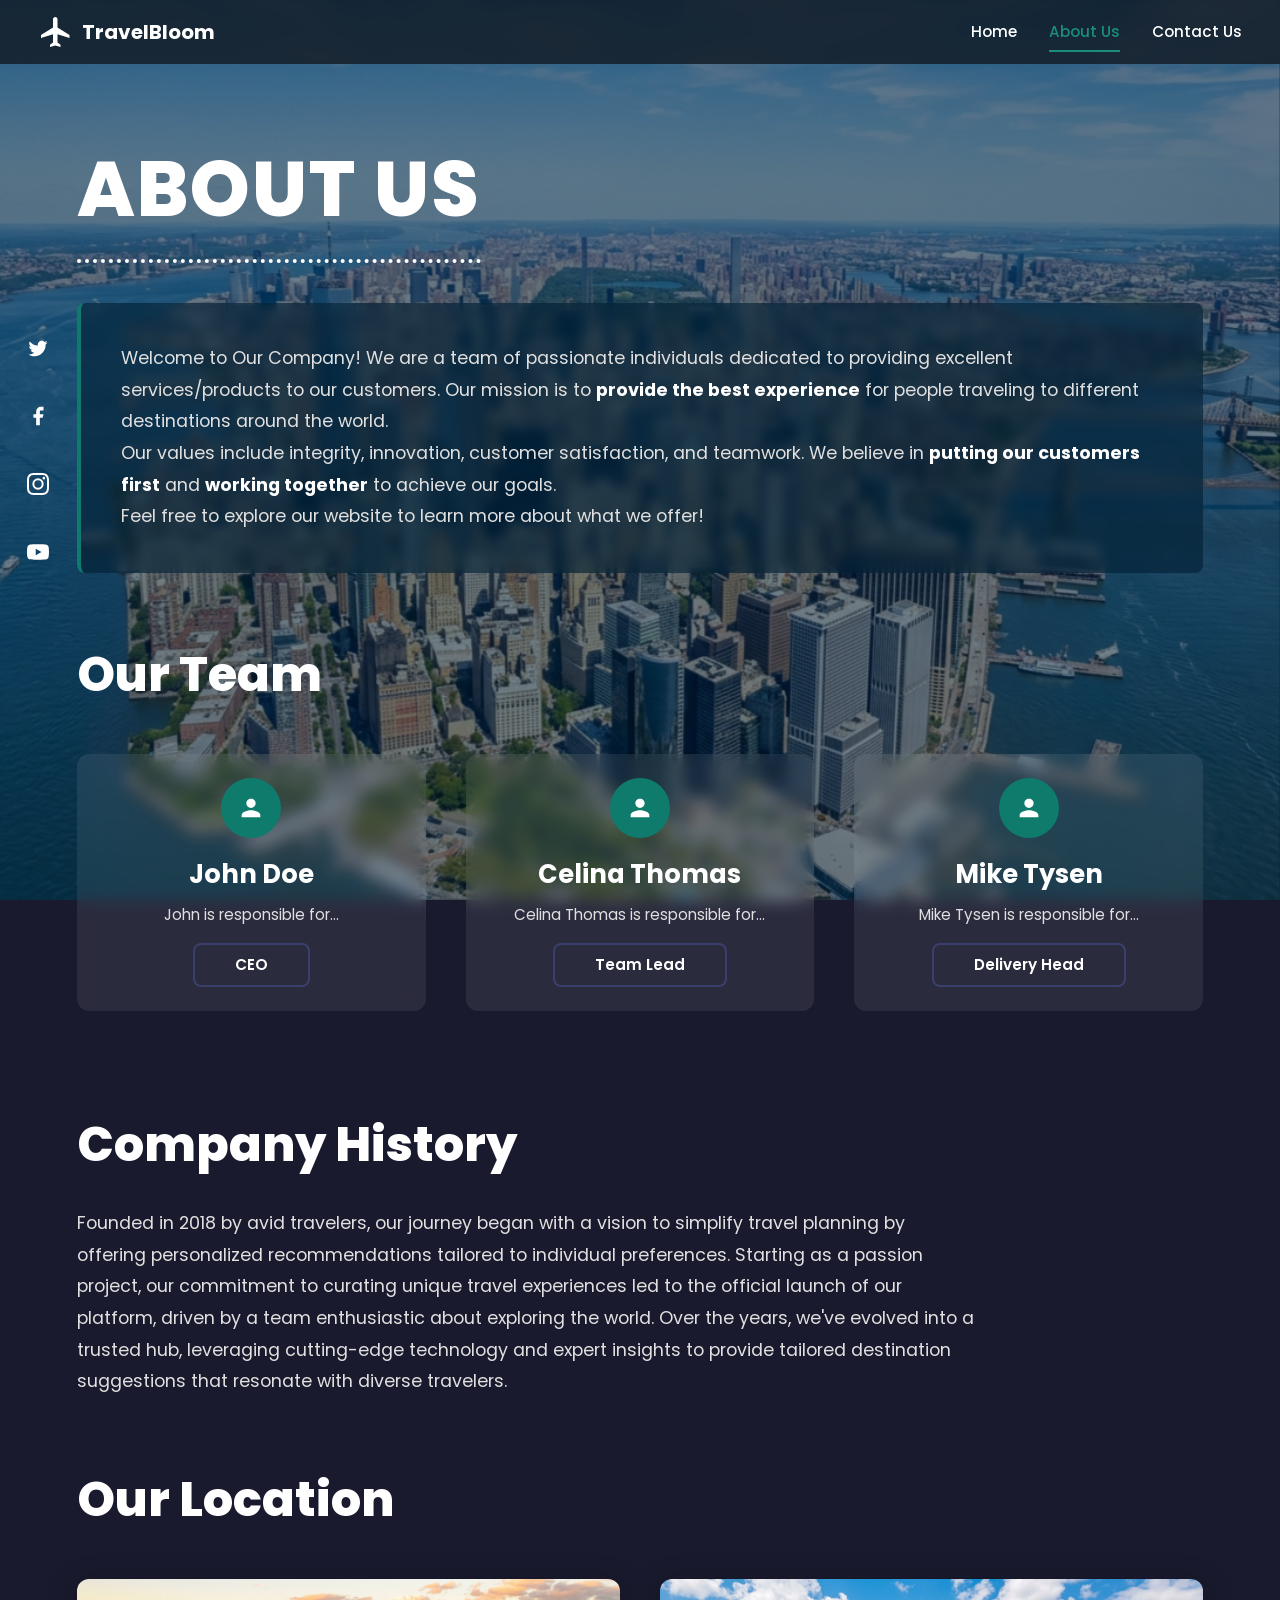
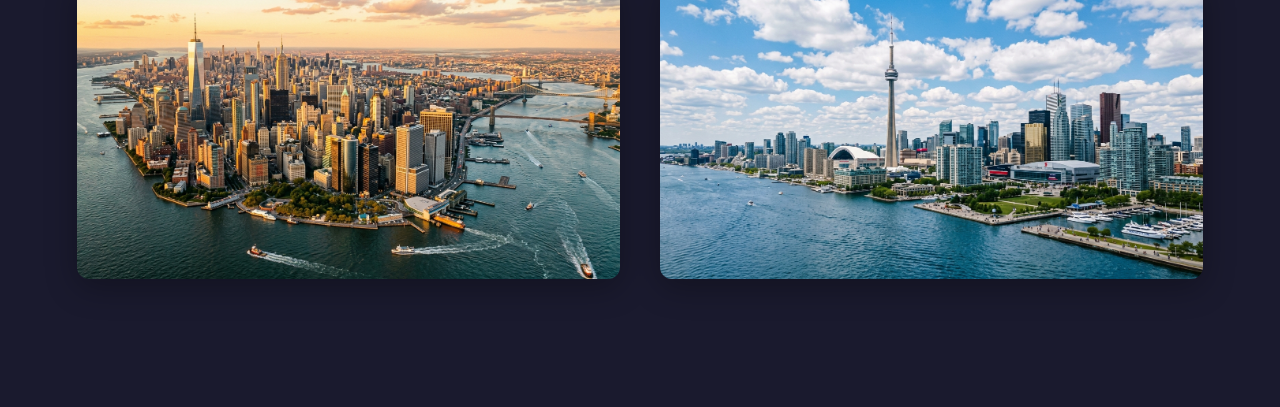
==== about_us.html @ b286b26f "Project complete" ====
<!DOCTYPE html>
<html lang="en">

<head>
  <meta charset="UTF-8">
  <meta name="viewport" content="width=device-width, initial-scale=1">
  <title>TravelBloom | About Us</title>
  <meta name="description"
    content="Learn about TravelBloom — our mission, team, history, and passion for helping travelers discover the world.">
  <link rel="preconnect" href="https://fonts.googleapis.com">
  <link rel="preconnect" href="https://fonts.gstatic.com" crossorigin>
  <link href="https://fonts.googleapis.com/css2?family=Poppins:wght@400;500;600;700;800&display=swap" rel="stylesheet">
  <link rel="stylesheet" href="./travel_recommendation.css">
</head>

<body>
  <!-- Skip Link -->
  <a href="#main-content" class="skip-link">Skip to main content</a>

  <!-- ========== NAVBAR (no search bar) ========== -->
  <nav class="navbar" aria-label="Main navigation">
    <a href="./travel_recommendation.html" class="navbar__logo" aria-label="TravelBloom Home">
      <svg viewBox="0 0 24 24" aria-hidden="true">
        <path d="M21 16v-2l-8-5V3.5c0-.83-.67-1.5-1.5-1.5S10 2.67 10 3.5V9l-8 5v2l8-2.5V19l-2 1.5V22l3.5-1 3.5 1v-1.5L13 19v-5.5l8 2.5z"/>
      </svg>
      <span>TravelBloom</span>
    </a>

    <div class="navbar__links">
      <a href="./travel_recommendation.html">Home</a>
      <a href="./about_us.html" class="active">About Us</a>
      <a href="./contact_us.html">Contact Us</a>
    </div>

    <!-- Hamburger (mobile) -->
    <button
      type="button"
      class="navbar__hamburger"
      id="hamburger-btn"
      aria-label="Toggle navigation menu"
      aria-expanded="false"
      aria-controls="mobile-menu"
    >
      <span></span>
      <span></span>
      <span></span>
    </button>
  </nav>

  <!-- Mobile menu -->
  <div class="navbar__mobile-menu" id="mobile-menu" role="dialog" aria-label="Navigation menu">
    <a href="./travel_recommendation.html">Home</a>
    <a href="./about_us.html">About Us</a>
    <a href="./contact_us.html">Contact Us</a>

    <div class="navbar__mobile-social" aria-label="Social media links">
      <a href="#" aria-label="Twitter">
        <svg viewBox="0 0 24 24"><path d="M22.46 6c-.77.35-1.6.58-2.46.69.88-.53 1.56-1.37 1.88-2.38-.83.5-1.75.85-2.72 1.05C18.37 4.5 17.26 4 16 4c-2.35 0-4.27 1.92-4.27 4.29 0 .34.04.67.11.98C8.28 9.09 5.11 7.38 3 4.79c-.37.63-.58 1.37-.58 2.15 0 1.49.75 2.81 1.91 3.56-.71 0-1.37-.2-1.95-.5v.03c0 2.08 1.48 3.82 3.44 4.21a4.22 4.22 0 0 1-1.93.07 4.28 4.28 0 0 0 4 2.98 8.521 8.521 0 0 1-5.33 1.84c-.34 0-.68-.02-1.02-.06C3.44 20.29 5.7 21 8.12 21 16 21 20.33 14.46 20.33 8.79c0-.19 0-.37-.01-.56.84-.6 1.56-1.36 2.14-2.23z"/></svg>
      </a>
      <a href="#" aria-label="Facebook">
        <svg viewBox="0 0 24 24"><path d="M18 2h-3a5 5 0 0 0-5 5v3H7v4h3v8h4v-8h3l1-4h-4V7a1 1 0 0 1 1-1h3z"/></svg>
      </a>
      <a href="#" aria-label="Instagram">
        <svg viewBox="0 0 24 24"><path d="M12 2.163c3.204 0 3.584.012 4.85.07 3.252.148 4.771 1.691 4.919 4.919.058 1.265.069 1.645.069 4.849 0 3.205-.012 3.584-.069 4.849-.149 3.225-1.664 4.771-4.919 4.919-1.266.058-1.644.07-4.85.07-3.204 0-3.584-.012-4.849-.07-3.26-.149-4.771-1.699-4.919-4.92-.058-1.265-.07-1.644-.07-4.849 0-3.204.013-3.583.07-4.849.149-3.227 1.664-4.771 4.919-4.919 1.266-.057 1.645-.069 4.849-.069zM12 0C8.741 0 8.333.014 7.053.072 2.695.272.273 2.69.073 7.052.014 8.333 0 8.741 0 12c0 3.259.014 3.668.072 4.948.2 4.358 2.618 6.78 6.98 6.98C8.333 23.986 8.741 24 12 24c3.259 0 3.668-.014 4.948-.072 4.354-.2 6.782-2.618 6.979-6.98.059-1.28.073-1.689.073-4.948 0-3.259-.014-3.667-.072-4.947-.196-4.354-2.617-6.78-6.979-6.98C15.668.014 15.259 0 12 0zm0 5.838a6.162 6.162 0 1 0 0 12.324 6.162 6.162 0 0 0 0-12.324zM12 16a4 4 0 1 1 0-8 4 4 0 0 1 0 8zm6.406-11.845a1.44 1.44 0 1 0 0 2.881 1.44 1.44 0 0 0 0-2.881z"/></svg>
      </a>
      <a href="#" aria-label="YouTube">
        <svg viewBox="0 0 24 24"><path d="M23.498 6.186a3.016 3.016 0 0 0-2.122-2.136C19.505 3.545 12 3.545 12 3.545s-7.505 0-9.377.505A3.017 3.017 0 0 0 .502 6.186C0 8.07 0 12 0 12s0 3.93.502 5.814a3.016 3.016 0 0 0 2.122 2.136c1.871.505 9.376.505 9.376.505s7.505 0 9.377-.505a3.015 3.015 0 0 0 2.122-2.136C24 15.93 24 12 24 12s0-3.93-.502-5.814zM9.545 15.568V8.432L15.818 12l-6.273 3.568z"/></svg>
      </a>
    </div>
  </div>

  <!-- ========== ABOUT US CONTENT ========== -->
  <main id="main-content">
    <section class="about" aria-label="About us">
      <!-- Background -->
      <div class="about__bg">
        <img
          src="./images/hero-bg.jpg"
          alt="City skyline background"
          loading="eager"
          decoding="async"
          width="1920"
          height="1080"
          onerror="this.onerror=null; this.src='./images/placeholder.jpg';"
        >
      </div>
      <div class="about__overlay"></div>

      <div class="about__content">
        <!-- Title -->
        <h1 class="about__title">About Us</h1>

        <!-- Company description -->
        <div class="about__text">
          <p>Welcome to Our Company! We are a team of passionate individuals dedicated to providing excellent services/products to our customers. Our mission is to
          <strong>provide the best experience</strong> for people traveling to different destinations around the world.</p>
          <p>Our values include integrity, innovation, customer satisfaction, and teamwork. We believe in <strong>putting our customers first</strong> and <strong>working together</strong> to achieve our goals.</p>
          <p>Feel free to explore our website to learn more about what we offer!</p>
        </div>

        <!-- Our Team -->
        <h2 class="about__team-title">Our Team</h2>
        <div class="about__team-grid">
          <!-- Team Member 1 -->
          <div class="team-card">
            <div class="team-card__avatar">
              <svg viewBox="0 0 24 24" aria-hidden="true">
                <path d="M12 12c2.21 0 4-1.79 4-4s-1.79-4-4-4-4 1.79-4 4 1.79 4 4 4zm0 2c-2.67 0-8 1.34-8 4v2h16v-2c0-2.66-5.33-4-8-4z"/>
              </svg>
            </div>
            <h3 class="team-card__name">John Doe</h3>
            <p class="team-card__desc">John is responsible for...</p>
            <span class="team-card__role">CEO</span>
          </div>

          <!-- Team Member 2 -->
          <div class="team-card">
            <div class="team-card__avatar">
              <svg viewBox="0 0 24 24" aria-hidden="true">
                <path d="M12 12c2.21 0 4-1.79 4-4s-1.79-4-4-4-4 1.79-4 4 1.79 4 4 4zm0 2c-2.67 0-8 1.34-8 4v2h16v-2c0-2.66-5.33-4-8-4z"/>
              </svg>
            </div>
            <h3 class="team-card__name">Celina Thomas</h3>
            <p class="team-card__desc">Celina Thomas is responsible for...</p>
            <span class="team-card__role">Team Lead</span>
          </div>

          <!-- Team Member 3 -->
          <div class="team-card">
            <div class="team-card__avatar">
              <svg viewBox="0 0 24 24" aria-hidden="true">
                <path d="M12 12c2.21 0 4-1.79 4-4s-1.79-4-4-4-4 1.79-4 4 1.79 4 4 4zm0 2c-2.67 0-8 1.34-8 4v2h16v-2c0-2.66-5.33-4-8-4z"/>
              </svg>
            </div>
            <h3 class="team-card__name">Mike Tysen</h3>
            <p class="team-card__desc">Mike Tysen is responsible for...</p>
            <span class="team-card__role">Delivery Head</span>
          </div>
        </div>

        <!-- Company History -->
        <h2 class="about__history-title">Company History</h2>
        <p class="about__history-text">
          Founded in 2018 by avid travelers, our journey began with a vision to simplify travel planning by offering personalized recommendations tailored to individual preferences. Starting as a passion project, our commitment to curating unique travel experiences led to the official launch of our platform, driven by a team enthusiastic about exploring the world. Over the years, we've evolved into a trusted hub, leveraging cutting-edge technology and expert insights to provide tailored destination suggestions that resonate with diverse travelers.
        </p>

        <!-- Our Location -->
        <h2 class="about__locations-title">Our Location</h2>
        <div class="about__locations-grid">
          <img
            src="./images/location-1.jpg"
            alt="New York City skyline — company location"
            loading="lazy"
            decoding="async"
            width="600"
            height="400"
            onerror="this.onerror=null; this.src='./images/placeholder.jpg';"
          >
          <img
            src="./images/location-2.jpg"
            alt="Toronto skyline with CN Tower — company location"
            loading="lazy"
            decoding="async"
            width="600"
            height="400"
            onerror="this.onerror=null; this.src='./images/placeholder.jpg';"
          >
        </div>
      </div>
    </section>
  </main>

  <!-- Social sidebar (desktop only) -->
  <aside class="social-sidebar" aria-label="Social media links">
    <a href="#" aria-label="Twitter">
      <svg viewBox="0 0 24 24"><path d="M22.46 6c-.77.35-1.6.58-2.46.69.88-.53 1.56-1.37 1.88-2.38-.83.5-1.75.85-2.72 1.05C18.37 4.5 17.26 4 16 4c-2.35 0-4.27 1.92-4.27 4.29 0 .34.04.67.11.98C8.28 9.09 5.11 7.38 3 4.79c-.37.63-.58 1.37-.58 2.15 0 1.49.75 2.81 1.91 3.56-.71 0-1.37-.2-1.95-.5v.03c0 2.08 1.48 3.82 3.44 4.21a4.22 4.22 0 0 1-1.93.07 4.28 4.28 0 0 0 4 2.98 8.521 8.521 0 0 1-5.33 1.84c-.34 0-.68-.02-1.02-.06C3.44 20.29 5.7 21 8.12 21 16 21 20.33 14.46 20.33 8.79c0-.19 0-.37-.01-.56.84-.6 1.56-1.36 2.14-2.23z"/></svg>
    </a>
    <a href="#" aria-label="Facebook">
      <svg viewBox="0 0 24 24"><path d="M18 2h-3a5 5 0 0 0-5 5v3H7v4h3v8h4v-8h3l1-4h-4V7a1 1 0 0 1 1-1h3z"/></svg>
    </a>
    <a href="#" aria-label="Instagram">
      <svg viewBox="0 0 24 24"><path d="M12 2.163c3.204 0 3.584.012 4.85.07 3.252.148 4.771 1.691 4.919 4.919.058 1.265.069 1.645.069 4.849 0 3.205-.012 3.584-.069 4.849-.149 3.225-1.664 4.771-4.919 4.919-1.266.058-1.644.07-4.85.07-3.204 0-3.584-.012-4.849-.07-3.26-.149-4.771-1.699-4.919-4.92-.058-1.265-.07-1.644-.07-4.849 0-3.204.013-3.583.07-4.849.149-3.227 1.664-4.771 4.919-4.919 1.266-.057 1.645-.069 4.849-.069zM12 0C8.741 0 8.333.014 7.053.072 2.695.272.273 2.69.073 7.052.014 8.333 0 8.741 0 12c0 3.259.014 3.668.072 4.948.2 4.358 2.618 6.78 6.98 6.98C8.333 23.986 8.741 24 12 24c3.259 0 3.668-.014 4.948-.072 4.354-.2 6.782-2.618 6.979-6.98.059-1.28.073-1.689.073-4.948 0-3.259-.014-3.667-.072-4.947-.196-4.354-2.617-6.78-6.979-6.98C15.668.014 15.259 0 12 0zm0 5.838a6.162 6.162 0 1 0 0 12.324 6.162 6.162 0 0 0 0-12.324zM12 16a4 4 0 1 1 0-8 4 4 0 0 1 0 8zm6.406-11.845a1.44 1.44 0 1 0 0 2.881 1.44 1.44 0 0 0 0-2.881z"/></svg>
    </a>
    <a href="#" aria-label="YouTube">
      <svg viewBox="0 0 24 24"><path d="M23.498 6.186a3.016 3.016 0 0 0-2.122-2.136C19.505 3.545 12 3.545 12 3.545s-7.505 0-9.377.505A3.017 3.017 0 0 0 .502 6.186C0 8.07 0 12 0 12s0 3.93.502 5.814a3.016 3.016 0 0 0 2.122 2.136c1.871.505 9.376.505 9.376.505s7.505 0 9.377-.505a3.015 3.015 0 0 0 2.122-2.136C24 15.93 24 12 24 12s0-3.93-.502-5.814zM9.545 15.568V8.432L15.818 12l-6.273 3.568z"/></svg>
    </a>
  </aside>

  <script src="./travel_recommendation.js"></script>
</body>

</html>
---- travel_recommendation.css ----
/* ==========================================================================
   TravelBloom — Shared Stylesheet
   Mobile-first, fluid typography, CSS Grid, accessible
   ========================================================================== */

/* ---------- CSS Custom Properties ---------- */
:root {
  /* Palette */
  --color-primary: #0F7B6C;
  --color-primary-hover: #0D6B5E;
  --color-primary-light: #1A8E7D;
  --color-dark: #1A1A2E;
  --color-dark-overlay: rgba(0, 30, 50, 0.55);
  --color-navbar-bg: rgba(20, 30, 40, 0.85);
  --color-white: #FFFFFF;
  --color-offwhite: #E0E0E0;
  --color-muted: #B0B0B0;
  --color-card-bg: #FFFFFF;
  --color-card-text: #333333;
  --color-badge-bg: #3B3F6B;
  --color-error: #E74C3C;
  --color-success: #27AE60;
  --color-time-banner: #1A8E7D;

  /* Typography */
  --font-family: 'Poppins', system-ui, -apple-system, BlinkMacSystemFont,
    'Segoe UI', Roboto, 'Helvetica Neue', Arial, sans-serif;
  --fs-hero: clamp(2.5rem, 6vw, 5rem);
  --fs-section: clamp(1.8rem, 4vw, 3rem);
  --fs-subtitle: clamp(1.2rem, 2.5vw, 1.6rem);
  --fs-body: clamp(0.9rem, 1.5vw, 1.1rem);
  --fs-small: clamp(0.8rem, 1.2vw, 0.95rem);
  --fw-bold: 700;
  --fw-extra: 800;
  --ls-hero: 2px;

  /* Spacing */
  --space-xs: 0.5rem;
  --space-sm: 1rem;
  --space-md: 1.5rem;
  --space-lg: 2.5rem;
  --space-xl: 4rem;
  --space-2xl: 6rem;

  /* Layout */
  --navbar-height: 64px;
  --max-width: 1400px;
  --border-radius: 8px;
  --border-radius-lg: 12px;

  /* Transitions */
  --transition-fast: 0.2s ease;
  --transition-base: 0.3s ease;
}

/* ---------- Reset / Normalize ---------- */
*,
*::before,
*::after {
  margin: 0;
  padding: 0;
  box-sizing: border-box;
}

html {
  scroll-behavior: smooth;
  -webkit-text-size-adjust: 100%;
}

body {
  font-family: var(--font-family);
  font-size: var(--fs-body);
  line-height: 1.6;
  color: var(--color-white);
  background: var(--color-dark);
  overflow-x: hidden;
  /* Safe area for notched devices */
  padding-left: env(safe-area-inset-left);
  padding-right: env(safe-area-inset-right);
  padding-bottom: env(safe-area-inset-bottom);
}

/* Body scroll lock when mobile menu is open */
body.menu-open {
  overflow: hidden;
}

img {
  max-width: 100%;
  height: auto;
  display: block;
}

a {
  text-decoration: none;
  color: inherit;
}

ul,
ol {
  list-style: none;
}

button {
  cursor: pointer;
  border: none;
  font-family: inherit;
  font-size: inherit;
}

input,
textarea {
  font-family: inherit;
  border: none;
  outline: none;
}

/* ---------- Accessibility ---------- */
:focus-visible {
  outline: 3px solid var(--color-primary-light);
  outline-offset: 2px;
}

/* Reduced motion */
@media (prefers-reduced-motion: reduce) {

  *,
  *::before,
  *::after {
    animation-duration: 0.01ms;
    animation-iteration-count: 1;
    transition-duration: 0.01ms;
    scroll-behavior: auto;
  }
}

/* Skip link (hidden, keyboard-accessible) */
.skip-link {
  position: absolute;
  top: -100%;
  left: var(--space-sm);
  background: var(--color-primary);
  color: var(--color-white);
  padding: var(--space-xs) var(--space-sm);
  border-radius: var(--border-radius);
  z-index: 9999;
  font-weight: var(--fw-bold);
}

.skip-link:focus {
  top: var(--space-xs);
}

/* ==========================================================================
   NAVBAR
   ========================================================================== */
.navbar {
  position: fixed;
  top: 0;
  left: 0;
  right: 0;
  z-index: 1000;
  background: var(--color-navbar-bg);
  backdrop-filter: blur(10px);
  -webkit-backdrop-filter: blur(10px);
  height: var(--navbar-height);
  display: flex;
  align-items: center;
  justify-content: space-between;
  padding: 0 clamp(1rem, 3vw, 2.5rem);
  padding-left: calc(env(safe-area-inset-left) + clamp(1rem, 3vw, 2.5rem));
  padding-right: calc(env(safe-area-inset-right) + clamp(1rem, 3vw, 2.5rem));
}

/* Logo */
.navbar__logo {
  display: flex;
  align-items: center;
  gap: var(--space-xs);
  font-size: 1.25rem;
  font-weight: var(--fw-bold);
  color: var(--color-white);
  flex-shrink: 0;
}

.navbar__logo svg {
  width: 36px;
  height: 36px;
  fill: var(--color-white);
}

/* Desktop nav links */
.navbar__links {
  display: flex;
  align-items: center;
  gap: clamp(1rem, 2.5vw, 2rem);
}

.navbar__links a {
  color: var(--color-white);
  font-size: var(--fs-small);
  font-weight: 500;
  padding: var(--space-xs) 0;
  position: relative;
  transition: color var(--transition-fast);
}

.navbar__links a:hover,
.navbar__links a.active {
  color: var(--color-primary-light);
}

.navbar__links a::after {
  content: '';
  position: absolute;
  bottom: 0;
  left: 0;
  width: 0;
  height: 2px;
  background: var(--color-primary-light);
  transition: width var(--transition-base);
}

.navbar__links a:hover::after,
.navbar__links a.active::after {
  width: 100%;
}

/* Search bar (Home page only) — one white pill wrapping everything */
.navbar__search {
  display: flex;
  align-items: center;
  gap: 6px;
  flex-shrink: 0;
  background: var(--color-white);
  border-radius: 28px;
  padding: 4px 5px 4px 16px;
  height: 44px;
}

.navbar__search-input {
  width: clamp(140px, 16vw, 240px);
  height: 34px;
  padding: 0;
  border-radius: 0;
  background: transparent;
  color: var(--color-dark);
  font-size: 16px;
  /* Prevent iOS zoom */
  border: none;
  outline: none;
}

.navbar__search-input:focus {
  outline: none;
}

.navbar__search-input::placeholder {
  color: var(--color-muted);
  font-size: var(--fs-small);
}

.navbar__search-icon {
  width: 22px;
  height: 22px;
  fill: #444;
  flex-shrink: 0;
  pointer-events: none;
  margin-right: 4px;
}

.navbar__search-btn,
.navbar__clear-btn {
  height: 34px;
  padding: 0 clamp(12px, 1.2vw, 18px);
  font-size: var(--fs-small);
  font-weight: 600;
  border-radius: 20px;
  color: var(--color-white);
  background: var(--color-primary);
  transition: background var(--transition-fast), transform var(--transition-fast);
  min-width: 44px;
  display: flex;
  align-items: center;
  justify-content: center;
  white-space: nowrap;
  flex-shrink: 0;
}

.navbar__search-btn:hover,
.navbar__clear-btn:hover {
  background: var(--color-primary-hover);
  transform: translateY(-1px);
}

/* Validation message near search */
.navbar__search-error {
  position: absolute;
  top: calc(var(--navbar-height) + 4px);
  right: clamp(1rem, 3vw, 2.5rem);
  background: var(--color-primary);
  color: var(--color-white);
  padding: var(--space-xs) var(--space-sm);
  border-radius: var(--border-radius);
  font-size: var(--fs-small);
  opacity: 0;
  pointer-events: none;
  transition: opacity var(--transition-fast);
  white-space: nowrap;
  z-index: 1001;
}

.navbar__search-error.visible {
  opacity: 1;
}

/* Hamburger button */
.navbar__hamburger {
  display: none;
  flex-direction: column;
  justify-content: center;
  gap: 5px;
  width: 44px;
  height: 44px;
  background: transparent;
  padding: 10px;
  z-index: 1001;
}

.navbar__hamburger span {
  display: block;
  width: 100%;
  height: 2px;
  background: var(--color-white);
  border-radius: 2px;
  transition: transform var(--transition-base), opacity var(--transition-base);
}

.navbar__hamburger[aria-expanded="true"] span:nth-child(1) {
  transform: translateY(7px) rotate(45deg);
}

.navbar__hamburger[aria-expanded="true"] span:nth-child(2) {
  opacity: 0;
}

.navbar__hamburger[aria-expanded="true"] span:nth-child(3) {
  transform: translateY(-7px) rotate(-45deg);
}

/* Mobile menu overlay */
.navbar__mobile-menu {
  display: none;
  position: fixed;
  top: var(--navbar-height);
  left: 0;
  right: 0;
  bottom: 0;
  background: var(--color-navbar-bg);
  backdrop-filter: blur(15px);
  -webkit-backdrop-filter: blur(15px);
  flex-direction: column;
  align-items: center;
  justify-content: center;
  gap: var(--space-lg);
  z-index: 999;
  padding: var(--space-xl);
  padding-bottom: calc(env(safe-area-inset-bottom) + var(--space-xl));
}

.navbar__mobile-menu.open {
  display: flex;
}

.navbar__mobile-menu a {
  font-size: 1.5rem;
  font-weight: 600;
  color: var(--color-white);
  padding: var(--space-sm) var(--space-lg);
  transition: color var(--transition-fast);
}

.navbar__mobile-menu a:hover {
  color: var(--color-primary-light);
}

/* Mobile search inside hamburger menu */
.navbar__mobile-search {
  display: flex;
  flex-direction: column;
  gap: var(--space-sm);
  width: 100%;
  max-width: 320px;
  align-items: center;
}

.navbar__mobile-search .navbar__search-input {
  width: 100%;
  border-radius: 20px;
}

.navbar__mobile-search-btns {
  display: flex;
  gap: var(--space-sm);
}

.navbar__mobile-search-btns button {
  border-radius: 20px;
}

/* Mobile social links row inside hamburger */
.navbar__mobile-social {
  display: flex;
  gap: var(--space-md);
  margin-top: var(--space-sm);
}

.navbar__mobile-social a {
  padding: var(--space-xs);
}

.navbar__mobile-social svg {
  width: 24px;
  height: 24px;
  fill: var(--color-white);
  transition: fill var(--transition-fast);
}

.navbar__mobile-social a:hover svg {
  fill: var(--color-primary-light);
}

/* ==========================================================================
   HERO SECTION
   ========================================================================== */
.hero {
  position: relative;
  min-height: 100vh;
  min-height: 100svh;
  display: flex;
  align-items: center;
  overflow-x: clip;
  /* prevent horizontal overflow without clipping vertical search results */
}

.hero__bg {
  position: absolute;
  inset: 0;
  z-index: -2;
}

.hero__bg img {
  width: 100%;
  height: 100%;
  object-fit: cover;
}

.hero__overlay {
  position: absolute;
  inset: 0;
  background: var(--color-dark-overlay);
  z-index: -1;
}

.hero__content {
  position: relative;
  z-index: 1;
  padding: calc(var(--navbar-height) + var(--space-xl)) clamp(2rem, 6vw, 5rem) var(--space-xl);
  max-width: 60%;
  width: 100%;
}

.hero__title {
  font-size: var(--fs-hero);
  font-weight: var(--fw-extra);
  letter-spacing: var(--ls-hero);
  line-height: 1.1;
  text-transform: uppercase;
  margin-bottom: var(--space-md);
  color: var(--color-white);
}

.hero__description {
  font-size: var(--fs-body);
  color: var(--color-offwhite);
  max-width: 500px;
  line-height: 1.7;
  margin-bottom: var(--space-lg);
}

.hero__cta {
  display: inline-block;
  padding: var(--space-sm) var(--space-lg);
  background: var(--color-primary);
  color: var(--color-white);
  font-weight: var(--fw-bold);
  font-size: var(--fs-body);
  text-transform: uppercase;
  letter-spacing: 1px;
  border-radius: var(--border-radius);
  transition: background var(--transition-fast), transform var(--transition-fast);
  min-height: 44px;
  min-width: 44px;
}

.hero__cta:hover {
  background: var(--color-primary-hover);
  transform: translateY(-2px);
}

/* ==========================================================================
   SOCIAL SIDEBAR (desktop only, hidden <900px)
   ========================================================================== */
.social-sidebar {
  position: fixed;
  left: 0;
  top: 50%;
  transform: translateY(-50%);
  z-index: 100;
  display: flex;
  flex-direction: column;
  gap: var(--space-md);
  padding: var(--space-md) var(--space-sm);
}

.social-sidebar a {
  display: flex;
  align-items: center;
  justify-content: center;
  width: 44px;
  height: 44px;
  transition: transform var(--transition-fast);
}

.social-sidebar a:hover {
  transform: scale(1.2);
}

.social-sidebar svg {
  width: 22px;
  height: 22px;
  fill: var(--color-white);
  transition: fill var(--transition-fast);
}

.social-sidebar a:hover svg {
  fill: var(--color-primary-light);
}

/* ==========================================================================
   SEARCH RESULTS (overlaid on the right of hero)
   ========================================================================== */
.search-results {
  position: absolute;
  top: calc(var(--navbar-height) + var(--space-sm));
  right: clamp(1rem, 3vw, 2.5rem);
  z-index: 50;
  max-width: 440px;
  width: 40%;
  max-height: calc(100svh - var(--navbar-height) - var(--space-lg));
  overflow-y: auto;
  display: none;
  /* shown via JS */
  flex-direction: column;
  gap: var(--space-md);
  padding: var(--space-sm);
  scrollbar-width: thin;
  scrollbar-color: var(--color-primary) transparent;
}

.search-results.active {
  display: flex;
}

/* Time banner */
.search-results__time-banner {
  background: var(--color-time-banner);
  color: var(--color-white);
  padding: var(--space-xs) var(--space-sm);
  border-radius: var(--border-radius);
  font-size: var(--fs-small);
  font-weight: 600;
  text-align: center;
}

/* Result card */
.result-card {
  background: var(--color-card-bg);
  border-radius: var(--border-radius-lg);
  overflow: hidden;
  box-shadow: 0 8px 32px rgba(0, 0, 0, 0.2);
  transition: transform var(--transition-base), box-shadow var(--transition-base);
  flex-shrink: 0;
  /* never compress — let the container scroll instead */
}

.result-card:hover {
  transform: translateY(-4px);
  box-shadow: 0 12px 40px rgba(0, 0, 0, 0.3);
}

.result-card__image {
  width: 100%;
  height: 220px;
  object-fit: cover;
}

.result-card__body {
  padding: var(--space-sm) var(--space-md);
}

.result-card__name {
  font-size: var(--fs-subtitle);
  font-weight: var(--fw-bold);
  color: var(--color-dark);
  margin-bottom: var(--space-xs);
  word-wrap: break-word;
  overflow-wrap: break-word;
}

.result-card__desc {
  font-size: var(--fs-small);
  color: #666;
  line-height: 1.6;
  margin-bottom: var(--space-sm);
}

.result-card__visit {
  display: inline-block;
  padding: var(--space-xs) var(--space-md);
  background: var(--color-primary);
  color: var(--color-white);
  font-weight: 600;
  font-size: var(--fs-small);
  border-radius: var(--border-radius);
  transition: background var(--transition-fast);
  min-height: 44px;
  min-width: 44px;
  line-height: 28px;
}

.result-card__visit:hover {
  background: var(--color-primary-hover);
}

/* No results message */
.no-results {
  background: rgba(255, 255, 255, 0.1);
  backdrop-filter: blur(8px);
  border-radius: var(--border-radius);
  padding: var(--space-lg);
  text-align: center;
  color: var(--color-white);
  font-size: var(--fs-body);
}

.no-results svg {
  width: 48px;
  height: 48px;
  fill: var(--color-muted);
  margin-bottom: var(--space-sm);
}

/* ==========================================================================
   ABOUT US PAGE
   ========================================================================== */
.about {
  position: relative;
  min-height: 100vh;
  min-height: 100svh;
}

.about__bg {
  position: fixed;
  inset: 0;
  z-index: -2;
}

.about__bg img {
  width: 100%;
  height: 100%;
  object-fit: cover;
}

.about__overlay {
  position: fixed;
  inset: 0;
  background: var(--color-dark-overlay);
  z-index: -1;
}

.about__content {
  position: relative;
  z-index: 1;
  padding: calc(var(--navbar-height) + var(--space-xl)) clamp(2rem, 6vw, 5rem) var(--space-xl);
  max-width: var(--max-width);
  margin: 0 auto;
  width: 100%;
}

.about__title {
  font-size: var(--fs-hero);
  font-weight: var(--fw-extra);
  letter-spacing: var(--ls-hero);
  text-transform: uppercase;
  margin-bottom: var(--space-lg);
  color: var(--color-white);
  border-bottom: 4px dotted var(--color-white);
  display: inline-block;
  padding-bottom: var(--space-xs);
}

.about__text {
  background: rgba(0, 30, 50, 0.6);
  backdrop-filter: blur(6px);
  border-radius: var(--border-radius);
  padding: var(--space-lg);
  margin-bottom: var(--space-xl);
  font-size: var(--fs-body);
  color: var(--color-offwhite);
  line-height: 1.8;
  border-left: 4px solid var(--color-primary);
}

.about__text strong {
  color: var(--color-white);
  font-weight: var(--fw-bold);
}

/* Team section */
.about__team-title {
  font-size: var(--fs-section);
  font-weight: var(--fw-extra);
  margin-bottom: var(--space-lg);
  color: var(--color-white);
}

.about__team-grid {
  display: grid;
  grid-template-columns: repeat(auto-fit, minmax(250px, 1fr));
  gap: var(--space-lg);
  margin-bottom: var(--space-2xl);
}

.team-card {
  background: rgba(255, 255, 255, 0.08);
  backdrop-filter: blur(8px);
  border-radius: var(--border-radius-lg);
  padding: var(--space-md);
  text-align: center;
  transition: transform var(--transition-base);
}

.team-card:hover {
  transform: translateY(-4px);
}

.team-card__avatar {
  width: 60px;
  height: 60px;
  border-radius: 50%;
  background: var(--color-primary);
  display: flex;
  align-items: center;
  justify-content: center;
  margin: 0 auto var(--space-sm);
}

.team-card__avatar svg {
  width: 28px;
  height: 28px;
  fill: var(--color-white);
}

.team-card__name {
  font-size: var(--fs-subtitle);
  font-weight: var(--fw-bold);
  color: var(--color-white);
  margin-bottom: var(--space-xs);
}

.team-card__desc {
  font-size: var(--fs-small);
  color: var(--color-offwhite);
  margin-bottom: var(--space-sm);
}

.team-card__role {
  display: inline-block;
  padding: var(--space-xs) var(--space-lg);
  border: 2px solid var(--color-badge-bg);
  color: var(--color-white);
  font-size: var(--fs-small);
  font-weight: 600;
  border-radius: var(--border-radius);
  background: transparent;
}

/* Company History */
.about__history-title {
  font-size: var(--fs-section);
  font-weight: var(--fw-extra);
  margin-bottom: var(--space-md);
  color: var(--color-white);
}

.about__history-text {
  font-size: var(--fs-body);
  color: var(--color-offwhite);
  line-height: 1.8;
  margin-bottom: var(--space-xl);
  max-width: 900px;
}

/* Locations */
.about__locations-title {
  font-size: var(--fs-section);
  font-weight: var(--fw-extra);
  margin-bottom: var(--space-lg);
  color: var(--color-white);
}

.about__locations-grid {
  display: grid;
  grid-template-columns: repeat(auto-fit, minmax(300px, 1fr));
  gap: var(--space-lg);
  margin-bottom: var(--space-xl);
}

.about__locations-grid img {
  width: 100%;
  height: 300px;
  object-fit: cover;
  border-radius: var(--border-radius-lg);
  box-shadow: 0 8px 32px rgba(0, 0, 0, 0.3);
  transition: transform var(--transition-base);
}

.about__locations-grid img:hover {
  transform: scale(1.02);
}

/* ==========================================================================
   CONTACT US PAGE
   ========================================================================== */
.contact {
  position: relative;
  min-height: 100vh;
  min-height: 100svh;
  display: flex;
  align-items: center;
}

.contact__bg {
  position: fixed;
  inset: 0;
  z-index: -2;
}

.contact__bg img {
  width: 100%;
  height: 100%;
  object-fit: cover;
}

.contact__overlay {
  position: fixed;
  inset: 0;
  background: var(--color-dark-overlay);
  z-index: -1;
}

.contact__content {
  position: relative;
  z-index: 1;
  padding: calc(var(--navbar-height) + var(--space-xl)) clamp(2rem, 6vw, 5rem) var(--space-xl);
  width: 100%;
  max-width: var(--max-width);
  margin: 0 auto;
  display: grid;
  grid-template-columns: 1fr 1fr;
  gap: var(--space-xl);
  align-items: center;
}

.contact__info {
  padding-right: var(--space-lg);
}

.contact__title {
  font-size: var(--fs-hero);
  font-weight: var(--fw-extra);
  letter-spacing: var(--ls-hero);
  text-transform: uppercase;
  margin-bottom: var(--space-md);
  color: var(--color-white);
}

.contact__subtitle {
  font-size: var(--fs-body);
  color: var(--color-offwhite);
}

/* Contact form */
.contact__form {
  display: flex;
  flex-direction: column;
  gap: var(--space-md);
}

.form-group {
  display: flex;
  flex-direction: column;
  gap: var(--space-xs);
}

.form-group label {
  font-size: var(--fs-body);
  font-weight: 600;
  color: var(--color-white);
}

.form-group input,
.form-group textarea {
  padding: var(--space-sm);
  background: rgba(255, 255, 255, 0.15);
  backdrop-filter: blur(4px);
  border: 1px solid rgba(255, 255, 255, 0.3);
  border-radius: var(--border-radius);
  color: var(--color-white);
  font-size: 16px;
  /* Prevent iOS zoom */
  transition: border-color var(--transition-fast), background var(--transition-fast);
}

.form-group input:focus,
.form-group textarea:focus {
  border-color: var(--color-primary-light);
  background: rgba(255, 255, 255, 0.2);
}

.form-group input::placeholder,
.form-group textarea::placeholder {
  color: var(--color-muted);
}

.form-group textarea {
  min-height: 120px;
  resize: vertical;
}

.form-group input.error,
.form-group textarea.error {
  border-color: var(--color-error);
}

.form-error {
  font-size: 0.8rem;
  color: var(--color-error);
  min-height: 1.2em;
}

.contact__submit {
  width: 100%;
  padding: var(--space-sm) var(--space-lg);
  background: var(--color-primary);
  color: var(--color-white);
  font-weight: var(--fw-bold);
  font-size: var(--fs-body);
  border-radius: var(--border-radius);
  transition: background var(--transition-fast), transform var(--transition-fast);
  min-height: 44px;
}

.contact__submit:hover {
  background: var(--color-primary-hover);
  transform: translateY(-2px);
}

/* Success message */
.contact__success {
  display: none;
  background: var(--color-success);
  color: var(--color-white);
  padding: var(--space-md);
  border-radius: var(--border-radius);
  text-align: center;
  font-weight: 600;
  font-size: var(--fs-body);
}

.contact__success.visible {
  display: block;
  animation: fadeSlideIn 0.4s ease;
}

@keyframes fadeSlideIn {
  from {
    opacity: 0;
    transform: translateY(-10px);
  }

  to {
    opacity: 1;
    transform: translateY(0);
  }
}

/* Error / data-load failure state */
.data-error {
  position: fixed;
  bottom: var(--space-lg);
  left: 50%;
  transform: translateX(-50%);
  background: var(--color-error);
  color: var(--color-white);
  padding: var(--space-sm) var(--space-lg);
  border-radius: var(--border-radius);
  font-weight: 600;
  z-index: 9999;
  box-shadow: 0 4px 20px rgba(0, 0, 0, 0.3);
}

/* ==========================================================================
   RESPONSIVE BREAKPOINTS (mobile-first)
   ========================================================================== */

/* ---- Below 900px: Hamburger mode ---- */
@media (max-width: 899px) {
  .navbar__links {
    display: none;
  }

  .navbar__search {
    display: none;
  }

  .navbar__hamburger {
    display: flex;
  }

  .social-sidebar {
    display: none;
  }

  .hero__content {
    max-width: 100%;
    padding-left: var(--space-md);
    padding-right: var(--space-md);
  }

  /* Search results — full width below hero content on mobile */
  .search-results {
    position: relative;
    top: auto;
    right: auto;
    width: 100%;
    max-width: 100%;
    max-height: none;
    padding: var(--space-md);
  }

  /* Contact layout stacks */
  .contact__content {
    grid-template-columns: 1fr;
    padding-left: var(--space-md);
    padding-right: var(--space-md);
  }

  .contact__info {
    padding-right: 0;
  }

  /* About page */
  .about__content {
    padding-left: var(--space-md);
    padding-right: var(--space-md);
  }

  .about__locations-grid {
    grid-template-columns: 1fr;
  }

  .about__locations-grid img {
    height: 220px;
  }
}

/* ---- Tablet (768–899px) ---- */
@media (min-width: 768px) and (max-width: 899px) {
  .search-results {
    display: none;
  }

  .search-results.active {
    display: grid;
    grid-template-columns: repeat(2, 1fr);
  }

  .search-results__time-banner {
    grid-column: 1 / -1;
  }

  .no-results {
    grid-column: 1 / -1;
  }
}

/* ---- Small phones (under 414px) ---- */
@media (max-width: 414px) {
  .hero__title {
    font-size: clamp(2rem, 10vw, 3rem);
  }

  .result-card__image {
    height: 160px;
  }

  .about__team-grid {
    grid-template-columns: 1fr;
  }
}

/* ---- Desktop (900px+) ---- */
@media (min-width: 900px) {
  .navbar__hamburger {
    display: none;
  }

  .navbar__mobile-menu {
    display: none;
  }

  /* Search results overlay on right of hero */
  .search-results {
    position: absolute;
    top: calc(var(--navbar-height) + var(--space-sm));
    right: clamp(1rem, 3vw, 2.5rem);
    width: 38%;
    max-width: 440px;
  }
}

/* ---- Large desktop (1280px+) ---- */
@media (min-width: 1280px) {
  .search-results {
    max-width: 480px;
    width: 35%;
  }
}

/* ---- Extra-large (1920px+) ---- */
@media (min-width: 1920px) {
  :root {
    --fs-hero: 5rem;
    --fs-section: 3rem;
  }
}
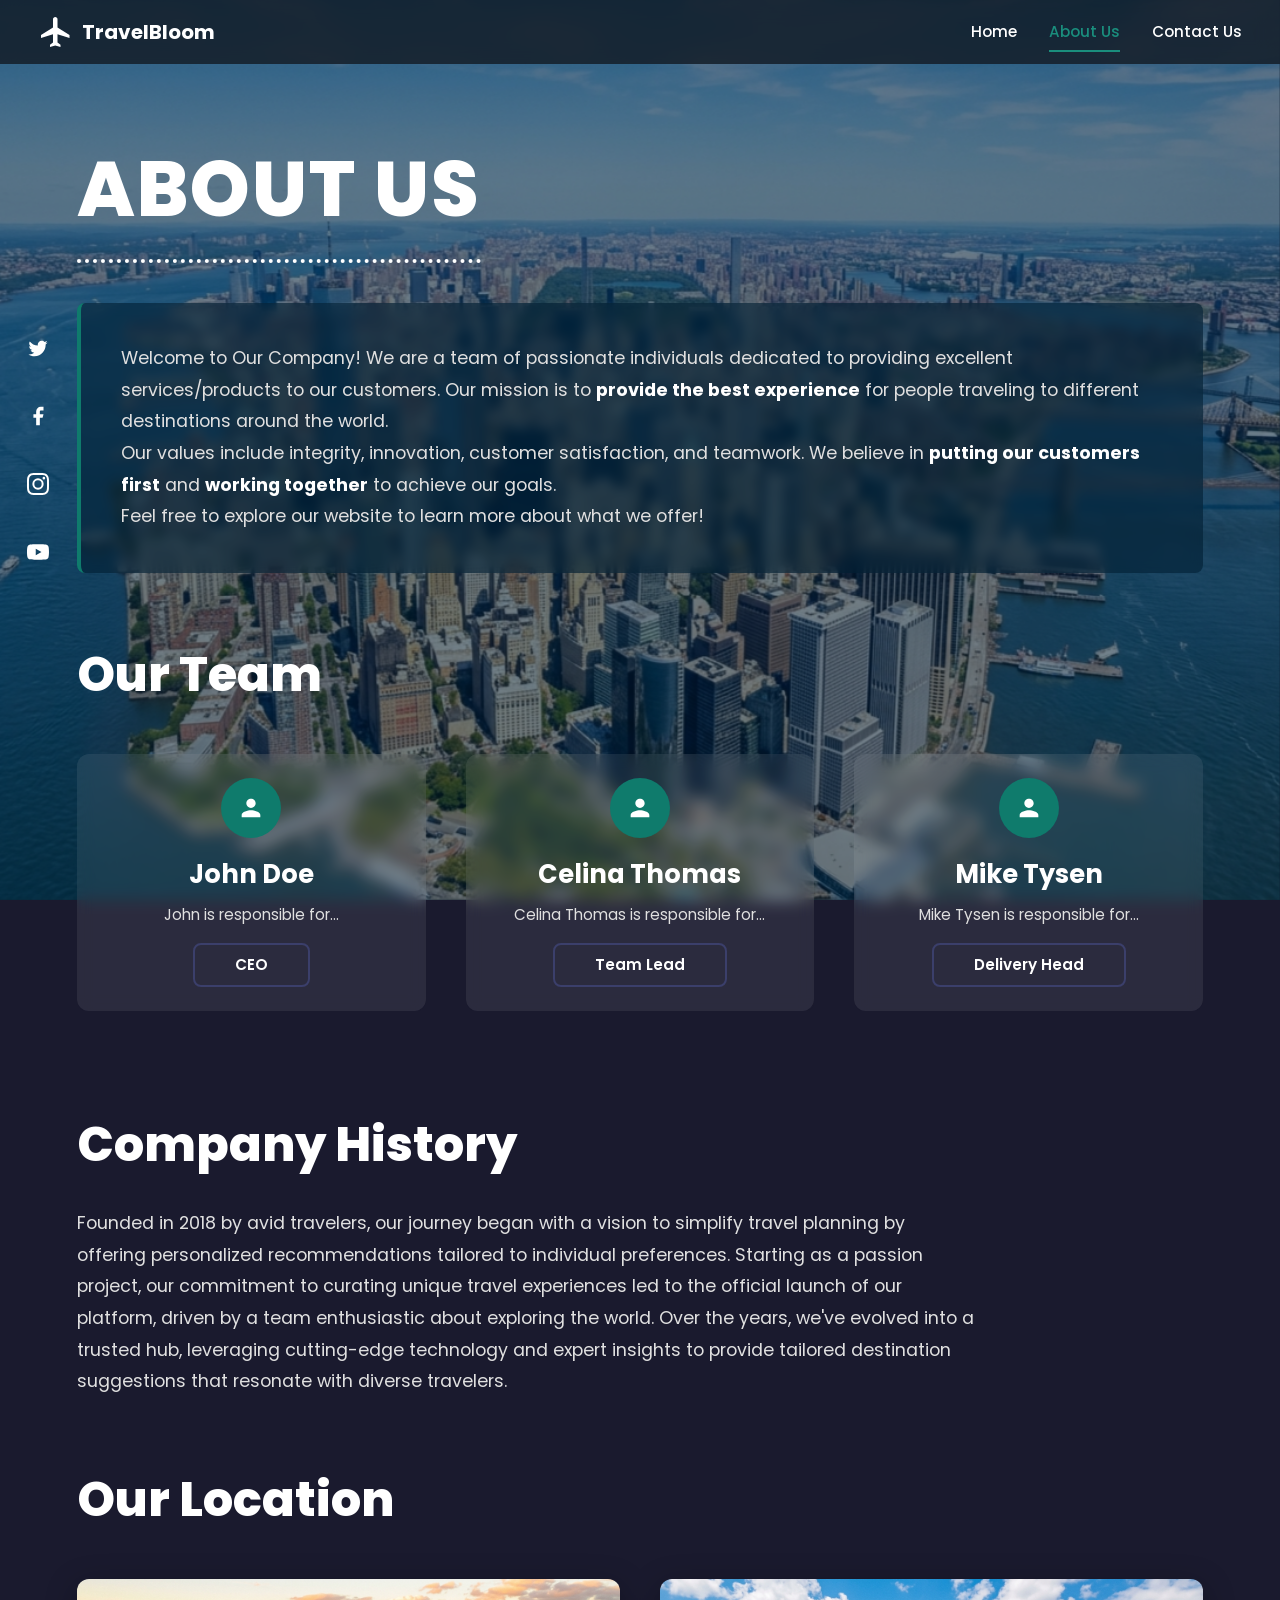
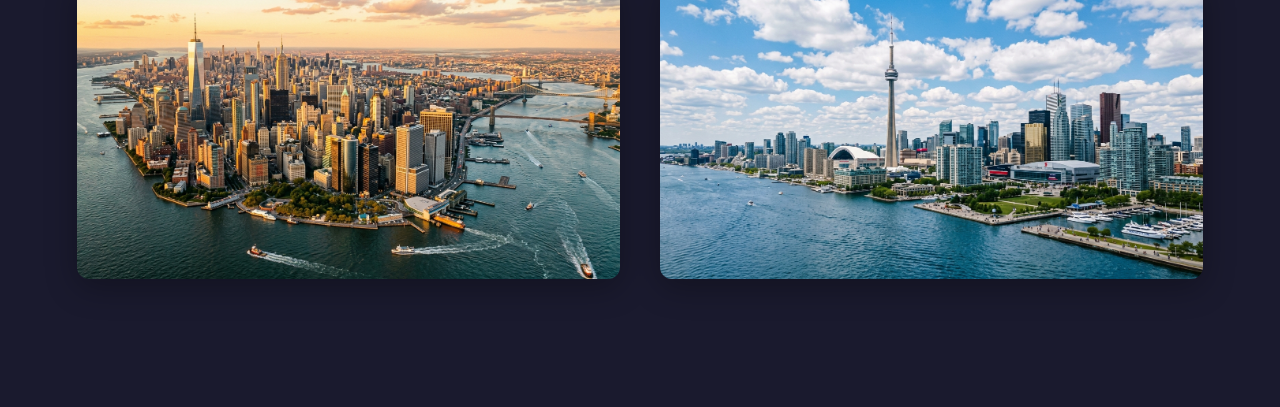
==== commit fa46262d: "folder structure update" ====
--- a/about_us.html
+++ b/about_us.html
@@ -10,7 +10,7 @@
   <link rel="preconnect" href="https://fonts.googleapis.com">
   <link rel="preconnect" href="https://fonts.gstatic.com" crossorigin>
   <link href="https://fonts.googleapis.com/css2?family=Poppins:wght@400;500;600;700;800&display=swap" rel="stylesheet">
-  <link rel="stylesheet" href="./travel_recommendation.css">
+  <link rel="stylesheet" href="./assets/css/travel_recommendation.css">
 </head>
 
 <body>
@@ -21,7 +21,8 @@
   <nav class="navbar" aria-label="Main navigation">
     <a href="./travel_recommendation.html" class="navbar__logo" aria-label="TravelBloom Home">
       <svg viewBox="0 0 24 24" aria-hidden="true">
-        <path d="M21 16v-2l-8-5V3.5c0-.83-.67-1.5-1.5-1.5S10 2.67 10 3.5V9l-8 5v2l8-2.5V19l-2 1.5V22l3.5-1 3.5 1v-1.5L13 19v-5.5l8 2.5z"/>
+        <path
+          d="M21 16v-2l-8-5V3.5c0-.83-.67-1.5-1.5-1.5S10 2.67 10 3.5V9l-8 5v2l8-2.5V19l-2 1.5V22l3.5-1 3.5 1v-1.5L13 19v-5.5l8 2.5z" />
       </svg>
       <span>TravelBloom</span>
     </a>
@@ -33,14 +34,8 @@
     </div>
 
     <!-- Hamburger (mobile) -->
-    <button
-      type="button"
-      class="navbar__hamburger"
-      id="hamburger-btn"
-      aria-label="Toggle navigation menu"
-      aria-expanded="false"
-      aria-controls="mobile-menu"
-    >
+    <button type="button" class="navbar__hamburger" id="hamburger-btn" aria-label="Toggle navigation menu"
+      aria-expanded="false" aria-controls="mobile-menu">
       <span></span>
       <span></span>
       <span></span>
@@ -55,16 +50,27 @@
 
     <div class="navbar__mobile-social" aria-label="Social media links">
       <a href="#" aria-label="Twitter">
-        <svg viewBox="0 0 24 24"><path d="M22.46 6c-.77.35-1.6.58-2.46.69.88-.53 1.56-1.37 1.88-2.38-.83.5-1.75.85-2.72 1.05C18.37 4.5 17.26 4 16 4c-2.35 0-4.27 1.92-4.27 4.29 0 .34.04.67.11.98C8.28 9.09 5.11 7.38 3 4.79c-.37.63-.58 1.37-.58 2.15 0 1.49.75 2.81 1.91 3.56-.71 0-1.37-.2-1.95-.5v.03c0 2.08 1.48 3.82 3.44 4.21a4.22 4.22 0 0 1-1.93.07 4.28 4.28 0 0 0 4 2.98 8.521 8.521 0 0 1-5.33 1.84c-.34 0-.68-.02-1.02-.06C3.44 20.29 5.7 21 8.12 21 16 21 20.33 14.46 20.33 8.79c0-.19 0-.37-.01-.56.84-.6 1.56-1.36 2.14-2.23z"/></svg>
+        <svg viewBox="0 0 24 24">
+          <path
+            d="M22.46 6c-.77.35-1.6.58-2.46.69.88-.53 1.56-1.37 1.88-2.38-.83.5-1.75.85-2.72 1.05C18.37 4.5 17.26 4 16 4c-2.35 0-4.27 1.92-4.27 4.29 0 .34.04.67.11.98C8.28 9.09 5.11 7.38 3 4.79c-.37.63-.58 1.37-.58 2.15 0 1.49.75 2.81 1.91 3.56-.71 0-1.37-.2-1.95-.5v.03c0 2.08 1.48 3.82 3.44 4.21a4.22 4.22 0 0 1-1.93.07 4.28 4.28 0 0 0 4 2.98 8.521 8.521 0 0 1-5.33 1.84c-.34 0-.68-.02-1.02-.06C3.44 20.29 5.7 21 8.12 21 16 21 20.33 14.46 20.33 8.79c0-.19 0-.37-.01-.56.84-.6 1.56-1.36 2.14-2.23z" />
+        </svg>
       </a>
       <a href="#" aria-label="Facebook">
-        <svg viewBox="0 0 24 24"><path d="M18 2h-3a5 5 0 0 0-5 5v3H7v4h3v8h4v-8h3l1-4h-4V7a1 1 0 0 1 1-1h3z"/></svg>
+        <svg viewBox="0 0 24 24">
+          <path d="M18 2h-3a5 5 0 0 0-5 5v3H7v4h3v8h4v-8h3l1-4h-4V7a1 1 0 0 1 1-1h3z" />
+        </svg>
       </a>
       <a href="#" aria-label="Instagram">
-        <svg viewBox="0 0 24 24"><path d="M12 2.163c3.204 0 3.584.012 4.85.07 3.252.148 4.771 1.691 4.919 4.919.058 1.265.069 1.645.069 4.849 0 3.205-.012 3.584-.069 4.849-.149 3.225-1.664 4.771-4.919 4.919-1.266.058-1.644.07-4.85.07-3.204 0-3.584-.012-4.849-.07-3.26-.149-4.771-1.699-4.919-4.92-.058-1.265-.07-1.644-.07-4.849 0-3.204.013-3.583.07-4.849.149-3.227 1.664-4.771 4.919-4.919 1.266-.057 1.645-.069 4.849-.069zM12 0C8.741 0 8.333.014 7.053.072 2.695.272.273 2.69.073 7.052.014 8.333 0 8.741 0 12c0 3.259.014 3.668.072 4.948.2 4.358 2.618 6.78 6.98 6.98C8.333 23.986 8.741 24 12 24c3.259 0 3.668-.014 4.948-.072 4.354-.2 6.782-2.618 6.979-6.98.059-1.28.073-1.689.073-4.948 0-3.259-.014-3.667-.072-4.947-.196-4.354-2.617-6.78-6.979-6.98C15.668.014 15.259 0 12 0zm0 5.838a6.162 6.162 0 1 0 0 12.324 6.162 6.162 0 0 0 0-12.324zM12 16a4 4 0 1 1 0-8 4 4 0 0 1 0 8zm6.406-11.845a1.44 1.44 0 1 0 0 2.881 1.44 1.44 0 0 0 0-2.881z"/></svg>
+        <svg viewBox="0 0 24 24">
+          <path
+            d="M12 2.163c3.204 0 3.584.012 4.85.07 3.252.148 4.771 1.691 4.919 4.919.058 1.265.069 1.645.069 4.849 0 3.205-.012 3.584-.069 4.849-.149 3.225-1.664 4.771-4.919 4.919-1.266.058-1.644.07-4.85.07-3.204 0-3.584-.012-4.849-.07-3.26-.149-4.771-1.699-4.919-4.92-.058-1.265-.07-1.644-.07-4.849 0-3.204.013-3.583.07-4.849.149-3.227 1.664-4.771 4.919-4.919 1.266-.057 1.645-.069 4.849-.069zM12 0C8.741 0 8.333.014 7.053.072 2.695.272.273 2.69.073 7.052.014 8.333 0 8.741 0 12c0 3.259.014 3.668.072 4.948.2 4.358 2.618 6.78 6.98 6.98C8.333 23.986 8.741 24 12 24c3.259 0 3.668-.014 4.948-.072 4.354-.2 6.782-2.618 6.979-6.98.059-1.28.073-1.689.073-4.948 0-3.259-.014-3.667-.072-4.947-.196-4.354-2.617-6.78-6.979-6.98C15.668.014 15.259 0 12 0zm0 5.838a6.162 6.162 0 1 0 0 12.324 6.162 6.162 0 0 0 0-12.324zM12 16a4 4 0 1 1 0-8 4 4 0 0 1 0 8zm6.406-11.845a1.44 1.44 0 1 0 0 2.881 1.44 1.44 0 0 0 0-2.881z" />
+        </svg>
       </a>
       <a href="#" aria-label="YouTube">
-        <svg viewBox="0 0 24 24"><path d="M23.498 6.186a3.016 3.016 0 0 0-2.122-2.136C19.505 3.545 12 3.545 12 3.545s-7.505 0-9.377.505A3.017 3.017 0 0 0 .502 6.186C0 8.07 0 12 0 12s0 3.93.502 5.814a3.016 3.016 0 0 0 2.122 2.136c1.871.505 9.376.505 9.376.505s7.505 0 9.377-.505a3.015 3.015 0 0 0 2.122-2.136C24 15.93 24 12 24 12s0-3.93-.502-5.814zM9.545 15.568V8.432L15.818 12l-6.273 3.568z"/></svg>
+        <svg viewBox="0 0 24 24">
+          <path
+            d="M23.498 6.186a3.016 3.016 0 0 0-2.122-2.136C19.505 3.545 12 3.545 12 3.545s-7.505 0-9.377.505A3.017 3.017 0 0 0 .502 6.186C0 8.07 0 12 0 12s0 3.93.502 5.814a3.016 3.016 0 0 0 2.122 2.136c1.871.505 9.376.505 9.376.505s7.505 0 9.377-.505a3.015 3.015 0 0 0 2.122-2.136C24 15.93 24 12 24 12s0-3.93-.502-5.814zM9.545 15.568V8.432L15.818 12l-6.273 3.568z" />
+        </svg>
       </a>
     </div>
   </div>
@@ -74,15 +80,8 @@
     <section class="about" aria-label="About us">
       <!-- Background -->
       <div class="about__bg">
-        <img
-          src="./images/hero-bg.jpg"
-          alt="City skyline background"
-          loading="eager"
-          decoding="async"
-          width="1920"
-          height="1080"
-          onerror="this.onerror=null; this.src='./images/placeholder.jpg';"
-        >
+        <img src="./assets/images/hero-bg.jpg" alt="City skyline background" loading="eager" decoding="async"
+          width="1920" height="1080" onerror="this.onerror=null; this.src='./assets/images/placeholder.jpg';">
       </div>
       <div class="about__overlay"></div>
 
@@ -92,9 +91,14 @@
 
         <!-- Company description -->
         <div class="about__text">
-          <p>Welcome to Our Company! We are a team of passionate individuals dedicated to providing excellent services/products to our customers. Our mission is to
-          <strong>provide the best experience</strong> for people traveling to different destinations around the world.</p>
-          <p>Our values include integrity, innovation, customer satisfaction, and teamwork. We believe in <strong>putting our customers first</strong> and <strong>working together</strong> to achieve our goals.</p>
+          <p>Welcome to Our Company! We are a team of passionate individuals dedicated to providing excellent
+            services/products to our customers. Our mission is to
+            <strong>provide the best experience</strong> for people traveling to different destinations around the
+            world.
+          </p>
+          <p>Our values include integrity, innovation, customer satisfaction, and teamwork. We believe in
+            <strong>putting our customers first</strong> and <strong>working together</strong> to achieve our goals.
+          </p>
           <p>Feel free to explore our website to learn more about what we offer!</p>
         </div>
 
@@ -105,7 +109,8 @@
           <div class="team-card">
             <div class="team-card__avatar">
               <svg viewBox="0 0 24 24" aria-hidden="true">
-                <path d="M12 12c2.21 0 4-1.79 4-4s-1.79-4-4-4-4 1.79-4 4 1.79 4 4 4zm0 2c-2.67 0-8 1.34-8 4v2h16v-2c0-2.66-5.33-4-8-4z"/>
+                <path
+                  d="M12 12c2.21 0 4-1.79 4-4s-1.79-4-4-4-4 1.79-4 4 1.79 4 4 4zm0 2c-2.67 0-8 1.34-8 4v2h16v-2c0-2.66-5.33-4-8-4z" />
               </svg>
             </div>
             <h3 class="team-card__name">John Doe</h3>
@@ -117,7 +122,8 @@
           <div class="team-card">
             <div class="team-card__avatar">
               <svg viewBox="0 0 24 24" aria-hidden="true">
-                <path d="M12 12c2.21 0 4-1.79 4-4s-1.79-4-4-4-4 1.79-4 4 1.79 4 4 4zm0 2c-2.67 0-8 1.34-8 4v2h16v-2c0-2.66-5.33-4-8-4z"/>
+                <path
+                  d="M12 12c2.21 0 4-1.79 4-4s-1.79-4-4-4-4 1.79-4 4 1.79 4 4 4zm0 2c-2.67 0-8 1.34-8 4v2h16v-2c0-2.66-5.33-4-8-4z" />
               </svg>
             </div>
             <h3 class="team-card__name">Celina Thomas</h3>
@@ -129,7 +135,8 @@
           <div class="team-card">
             <div class="team-card__avatar">
               <svg viewBox="0 0 24 24" aria-hidden="true">
-                <path d="M12 12c2.21 0 4-1.79 4-4s-1.79-4-4-4-4 1.79-4 4 1.79 4 4 4zm0 2c-2.67 0-8 1.34-8 4v2h16v-2c0-2.66-5.33-4-8-4z"/>
+                <path
+                  d="M12 12c2.21 0 4-1.79 4-4s-1.79-4-4-4-4 1.79-4 4 1.79 4 4 4zm0 2c-2.67 0-8 1.34-8 4v2h16v-2c0-2.66-5.33-4-8-4z" />
               </svg>
             </div>
             <h3 class="team-card__name">Mike Tysen</h3>
@@ -141,30 +148,23 @@
         <!-- Company History -->
         <h2 class="about__history-title">Company History</h2>
         <p class="about__history-text">
-          Founded in 2018 by avid travelers, our journey began with a vision to simplify travel planning by offering personalized recommendations tailored to individual preferences. Starting as a passion project, our commitment to curating unique travel experiences led to the official launch of our platform, driven by a team enthusiastic about exploring the world. Over the years, we've evolved into a trusted hub, leveraging cutting-edge technology and expert insights to provide tailored destination suggestions that resonate with diverse travelers.
+          Founded in 2018 by avid travelers, our journey began with a vision to simplify travel planning by offering
+          personalized recommendations tailored to individual preferences. Starting as a passion project, our commitment
+          to curating unique travel experiences led to the official launch of our platform, driven by a team
+          enthusiastic about exploring the world. Over the years, we've evolved into a trusted hub, leveraging
+          cutting-edge technology and expert insights to provide tailored destination suggestions that resonate with
+          diverse travelers.
         </p>
 
         <!-- Our Location -->
         <h2 class="about__locations-title">Our Location</h2>
         <div class="about__locations-grid">
-          <img
-            src="./images/location-1.jpg"
-            alt="New York City skyline — company location"
-            loading="lazy"
-            decoding="async"
-            width="600"
-            height="400"
-            onerror="this.onerror=null; this.src='./images/placeholder.jpg';"
-          >
-          <img
-            src="./images/location-2.jpg"
-            alt="Toronto skyline with CN Tower — company location"
-            loading="lazy"
-            decoding="async"
-            width="600"
-            height="400"
-            onerror="this.onerror=null; this.src='./images/placeholder.jpg';"
-          >
+          <img src="./assets/images/location-1.jpg" alt="New York City skyline — company location" loading="lazy"
+            decoding="async" width="600" height="400"
+            onerror="this.onerror=null; this.src='./assets/images/placeholder.jpg';">
+          <img src="./assets/images/location-2.jpg" alt="Toronto skyline with CN Tower — company location"
+            loading="lazy" decoding="async" width="600" height="400"
+            onerror="this.onerror=null; this.src='./assets/images/placeholder.jpg';">
         </div>
       </div>
     </section>
@@ -173,20 +173,31 @@
   <!-- Social sidebar (desktop only) -->
   <aside class="social-sidebar" aria-label="Social media links">
     <a href="#" aria-label="Twitter">
-      <svg viewBox="0 0 24 24"><path d="M22.46 6c-.77.35-1.6.58-2.46.69.88-.53 1.56-1.37 1.88-2.38-.83.5-1.75.85-2.72 1.05C18.37 4.5 17.26 4 16 4c-2.35 0-4.27 1.92-4.27 4.29 0 .34.04.67.11.98C8.28 9.09 5.11 7.38 3 4.79c-.37.63-.58 1.37-.58 2.15 0 1.49.75 2.81 1.91 3.56-.71 0-1.37-.2-1.95-.5v.03c0 2.08 1.48 3.82 3.44 4.21a4.22 4.22 0 0 1-1.93.07 4.28 4.28 0 0 0 4 2.98 8.521 8.521 0 0 1-5.33 1.84c-.34 0-.68-.02-1.02-.06C3.44 20.29 5.7 21 8.12 21 16 21 20.33 14.46 20.33 8.79c0-.19 0-.37-.01-.56.84-.6 1.56-1.36 2.14-2.23z"/></svg>
+      <svg viewBox="0 0 24 24">
+        <path
+          d="M22.46 6c-.77.35-1.6.58-2.46.69.88-.53 1.56-1.37 1.88-2.38-.83.5-1.75.85-2.72 1.05C18.37 4.5 17.26 4 16 4c-2.35 0-4.27 1.92-4.27 4.29 0 .34.04.67.11.98C8.28 9.09 5.11 7.38 3 4.79c-.37.63-.58 1.37-.58 2.15 0 1.49.75 2.81 1.91 3.56-.71 0-1.37-.2-1.95-.5v.03c0 2.08 1.48 3.82 3.44 4.21a4.22 4.22 0 0 1-1.93.07 4.28 4.28 0 0 0 4 2.98 8.521 8.521 0 0 1-5.33 1.84c-.34 0-.68-.02-1.02-.06C3.44 20.29 5.7 21 8.12 21 16 21 20.33 14.46 20.33 8.79c0-.19 0-.37-.01-.56.84-.6 1.56-1.36 2.14-2.23z" />
+      </svg>
     </a>
     <a href="#" aria-label="Facebook">
-      <svg viewBox="0 0 24 24"><path d="M18 2h-3a5 5 0 0 0-5 5v3H7v4h3v8h4v-8h3l1-4h-4V7a1 1 0 0 1 1-1h3z"/></svg>
+      <svg viewBox="0 0 24 24">
+        <path d="M18 2h-3a5 5 0 0 0-5 5v3H7v4h3v8h4v-8h3l1-4h-4V7a1 1 0 0 1 1-1h3z" />
+      </svg>
     </a>
     <a href="#" aria-label="Instagram">
-      <svg viewBox="0 0 24 24"><path d="M12 2.163c3.204 0 3.584.012 4.85.07 3.252.148 4.771 1.691 4.919 4.919.058 1.265.069 1.645.069 4.849 0 3.205-.012 3.584-.069 4.849-.149 3.225-1.664 4.771-4.919 4.919-1.266.058-1.644.07-4.85.07-3.204 0-3.584-.012-4.849-.07-3.26-.149-4.771-1.699-4.919-4.92-.058-1.265-.07-1.644-.07-4.849 0-3.204.013-3.583.07-4.849.149-3.227 1.664-4.771 4.919-4.919 1.266-.057 1.645-.069 4.849-.069zM12 0C8.741 0 8.333.014 7.053.072 2.695.272.273 2.69.073 7.052.014 8.333 0 8.741 0 12c0 3.259.014 3.668.072 4.948.2 4.358 2.618 6.78 6.98 6.98C8.333 23.986 8.741 24 12 24c3.259 0 3.668-.014 4.948-.072 4.354-.2 6.782-2.618 6.979-6.98.059-1.28.073-1.689.073-4.948 0-3.259-.014-3.667-.072-4.947-.196-4.354-2.617-6.78-6.979-6.98C15.668.014 15.259 0 12 0zm0 5.838a6.162 6.162 0 1 0 0 12.324 6.162 6.162 0 0 0 0-12.324zM12 16a4 4 0 1 1 0-8 4 4 0 0 1 0 8zm6.406-11.845a1.44 1.44 0 1 0 0 2.881 1.44 1.44 0 0 0 0-2.881z"/></svg>
+      <svg viewBox="0 0 24 24">
+        <path
+          d="M12 2.163c3.204 0 3.584.012 4.85.07 3.252.148 4.771 1.691 4.919 4.919.058 1.265.069 1.645.069 4.849 0 3.205-.012 3.584-.069 4.849-.149 3.225-1.664 4.771-4.919 4.919-1.266.058-1.644.07-4.85.07-3.204 0-3.584-.012-4.849-.07-3.26-.149-4.771-1.699-4.919-4.92-.058-1.265-.07-1.644-.07-4.849 0-3.204.013-3.583.07-4.849.149-3.227 1.664-4.771 4.919-4.919 1.266-.057 1.645-.069 4.849-.069zM12 0C8.741 0 8.333.014 7.053.072 2.695.272.273 2.69.073 7.052.014 8.333 0 8.741 0 12c0 3.259.014 3.668.072 4.948.2 4.358 2.618 6.78 6.98 6.98C8.333 23.986 8.741 24 12 24c3.259 0 3.668-.014 4.948-.072 4.354-.2 6.782-2.618 6.979-6.98.059-1.28.073-1.689.073-4.948 0-3.259-.014-3.667-.072-4.947-.196-4.354-2.617-6.78-6.979-6.98C15.668.014 15.259 0 12 0zm0 5.838a6.162 6.162 0 1 0 0 12.324 6.162 6.162 0 0 0 0-12.324zM12 16a4 4 0 1 1 0-8 4 4 0 0 1 0 8zm6.406-11.845a1.44 1.44 0 1 0 0 2.881 1.44 1.44 0 0 0 0-2.881z" />
+      </svg>
     </a>
     <a href="#" aria-label="YouTube">
-      <svg viewBox="0 0 24 24"><path d="M23.498 6.186a3.016 3.016 0 0 0-2.122-2.136C19.505 3.545 12 3.545 12 3.545s-7.505 0-9.377.505A3.017 3.017 0 0 0 .502 6.186C0 8.07 0 12 0 12s0 3.93.502 5.814a3.016 3.016 0 0 0 2.122 2.136c1.871.505 9.376.505 9.376.505s7.505 0 9.377-.505a3.015 3.015 0 0 0 2.122-2.136C24 15.93 24 12 24 12s0-3.93-.502-5.814zM9.545 15.568V8.432L15.818 12l-6.273 3.568z"/></svg>
+      <svg viewBox="0 0 24 24">
+        <path
+          d="M23.498 6.186a3.016 3.016 0 0 0-2.122-2.136C19.505 3.545 12 3.545 12 3.545s-7.505 0-9.377.505A3.017 3.017 0 0 0 .502 6.186C0 8.07 0 12 0 12s0 3.93.502 5.814a3.016 3.016 0 0 0 2.122 2.136c1.871.505 9.376.505 9.376.505s7.505 0 9.377-.505a3.015 3.015 0 0 0 2.122-2.136C24 15.93 24 12 24 12s0-3.93-.502-5.814zM9.545 15.568V8.432L15.818 12l-6.273 3.568z" />
+      </svg>
     </a>
   </aside>
 
-  <script src="./travel_recommendation.js"></script>
+  <script src="./assets/js/travel_recommendation.js"></script>
 </body>
 
 </html>
--- a/assets/css/travel_recommendation.css
+++ b/assets/css/travel_recommendation.css
@@ -0,0 +1,1158 @@
+/* ==========================================================================
+   TravelBloom — Shared Stylesheet
+   Mobile-first, fluid typography, CSS Grid, accessible
+   ========================================================================== */
+
+/* ---------- CSS Custom Properties ---------- */
+:root {
+  /* Palette */
+  --color-primary: #0F7B6C;
+  --color-primary-hover: #0D6B5E;
+  --color-primary-light: #1A8E7D;
+  --color-dark: #1A1A2E;
+  --color-dark-overlay: rgba(0, 30, 50, 0.55);
+  --color-navbar-bg: rgba(20, 30, 40, 0.85);
+  --color-white: #FFFFFF;
+  --color-offwhite: #E0E0E0;
+  --color-muted: #B0B0B0;
+  --color-card-bg: #FFFFFF;
+  --color-card-text: #333333;
+  --color-badge-bg: #3B3F6B;
+  --color-error: #E74C3C;
+  --color-success: #27AE60;
+  --color-time-banner: #1A8E7D;
+
+  /* Typography */
+  --font-family: 'Poppins', system-ui, -apple-system, BlinkMacSystemFont,
+    'Segoe UI', Roboto, 'Helvetica Neue', Arial, sans-serif;
+  --fs-hero: clamp(2.5rem, 6vw, 5rem);
+  --fs-section: clamp(1.8rem, 4vw, 3rem);
+  --fs-subtitle: clamp(1.2rem, 2.5vw, 1.6rem);
+  --fs-body: clamp(0.9rem, 1.5vw, 1.1rem);
+  --fs-small: clamp(0.8rem, 1.2vw, 0.95rem);
+  --fw-bold: 700;
+  --fw-extra: 800;
+  --ls-hero: 2px;
+
+  /* Spacing */
+  --space-xs: 0.5rem;
+  --space-sm: 1rem;
+  --space-md: 1.5rem;
+  --space-lg: 2.5rem;
+  --space-xl: 4rem;
+  --space-2xl: 6rem;
+
+  /* Layout */
+  --navbar-height: 64px;
+  --max-width: 1400px;
+  --border-radius: 8px;
+  --border-radius-lg: 12px;
+
+  /* Transitions */
+  --transition-fast: 0.2s ease;
+  --transition-base: 0.3s ease;
+}
+
+/* ---------- Reset / Normalize ---------- */
+*,
+*::before,
+*::after {
+  margin: 0;
+  padding: 0;
+  box-sizing: border-box;
+}
+
+html {
+  scroll-behavior: smooth;
+  -webkit-text-size-adjust: 100%;
+}
+
+body {
+  font-family: var(--font-family);
+  font-size: var(--fs-body);
+  line-height: 1.6;
+  color: var(--color-white);
+  background: var(--color-dark);
+  overflow-x: hidden;
+  /* Safe area for notched devices */
+  padding-left: env(safe-area-inset-left);
+  padding-right: env(safe-area-inset-right);
+  padding-bottom: env(safe-area-inset-bottom);
+}
+
+/* Body scroll lock when mobile menu is open */
+body.menu-open {
+  overflow: hidden;
+}
+
+img {
+  max-width: 100%;
+  height: auto;
+  display: block;
+}
+
+a {
+  text-decoration: none;
+  color: inherit;
+}
+
+ul,
+ol {
+  list-style: none;
+}
+
+button {
+  cursor: pointer;
+  border: none;
+  font-family: inherit;
+  font-size: inherit;
+}
+
+input,
+textarea {
+  font-family: inherit;
+  border: none;
+  outline: none;
+}
+
+/* ---------- Accessibility ---------- */
+:focus-visible {
+  outline: 3px solid var(--color-primary-light);
+  outline-offset: 2px;
+}
+
+/* Reduced motion */
+@media (prefers-reduced-motion: reduce) {
+
+  *,
+  *::before,
+  *::after {
+    animation-duration: 0.01ms;
+    animation-iteration-count: 1;
+    transition-duration: 0.01ms;
+    scroll-behavior: auto;
+  }
+}
+
+/* Skip link (hidden, keyboard-accessible) */
+.skip-link {
+  position: absolute;
+  top: -100%;
+  left: var(--space-sm);
+  background: var(--color-primary);
+  color: var(--color-white);
+  padding: var(--space-xs) var(--space-sm);
+  border-radius: var(--border-radius);
+  z-index: 9999;
+  font-weight: var(--fw-bold);
+}
+
+.skip-link:focus {
+  top: var(--space-xs);
+}
+
+/* ==========================================================================
+   NAVBAR
+   ========================================================================== */
+.navbar {
+  position: fixed;
+  top: 0;
+  left: 0;
+  right: 0;
+  z-index: 1000;
+  background: var(--color-navbar-bg);
+  backdrop-filter: blur(10px);
+  -webkit-backdrop-filter: blur(10px);
+  height: var(--navbar-height);
+  display: flex;
+  align-items: center;
+  justify-content: space-between;
+  padding: 0 clamp(1rem, 3vw, 2.5rem);
+  padding-left: calc(env(safe-area-inset-left) + clamp(1rem, 3vw, 2.5rem));
+  padding-right: calc(env(safe-area-inset-right) + clamp(1rem, 3vw, 2.5rem));
+}
+
+/* Logo */
+.navbar__logo {
+  display: flex;
+  align-items: center;
+  gap: var(--space-xs);
+  font-size: 1.25rem;
+  font-weight: var(--fw-bold);
+  color: var(--color-white);
+  flex-shrink: 0;
+}
+
+.navbar__logo svg {
+  width: 36px;
+  height: 36px;
+  fill: var(--color-white);
+}
+
+/* Desktop nav links */
+.navbar__links {
+  display: flex;
+  align-items: center;
+  gap: clamp(1rem, 2.5vw, 2rem);
+}
+
+.navbar__links a {
+  color: var(--color-white);
+  font-size: var(--fs-small);
+  font-weight: 500;
+  padding: var(--space-xs) 0;
+  position: relative;
+  transition: color var(--transition-fast);
+}
+
+.navbar__links a:hover,
+.navbar__links a.active {
+  color: var(--color-primary-light);
+}
+
+.navbar__links a::after {
+  content: '';
+  position: absolute;
+  bottom: 0;
+  left: 0;
+  width: 0;
+  height: 2px;
+  background: var(--color-primary-light);
+  transition: width var(--transition-base);
+}
+
+.navbar__links a:hover::after,
+.navbar__links a.active::after {
+  width: 100%;
+}
+
+/* Search bar (Home page only) — one white pill wrapping everything */
+.navbar__search {
+  display: flex;
+  align-items: center;
+  gap: 6px;
+  flex-shrink: 0;
+  background: var(--color-white);
+  border-radius: 28px;
+  padding: 4px 5px 4px 16px;
+  height: 44px;
+}
+
+.navbar__search-input {
+  width: clamp(140px, 16vw, 240px);
+  height: 34px;
+  padding: 0;
+  border-radius: 0;
+  background: transparent;
+  color: var(--color-dark);
+  font-size: 16px;
+  /* Prevent iOS zoom */
+  border: none;
+  outline: none;
+}
+
+.navbar__search-input:focus {
+  outline: none;
+}
+
+.navbar__search-input::placeholder {
+  color: var(--color-muted);
+  font-size: var(--fs-small);
+}
+
+.navbar__search-icon {
+  width: 22px;
+  height: 22px;
+  fill: #444;
+  flex-shrink: 0;
+  pointer-events: none;
+  margin-right: 4px;
+}
+
+.navbar__search-btn,
+.navbar__clear-btn {
+  height: 34px;
+  padding: 0 clamp(12px, 1.2vw, 18px);
+  font-size: var(--fs-small);
+  font-weight: 600;
+  border-radius: 20px;
+  color: var(--color-white);
+  background: var(--color-primary);
+  transition: background var(--transition-fast), transform var(--transition-fast);
+  min-width: 44px;
+  display: flex;
+  align-items: center;
+  justify-content: center;
+  white-space: nowrap;
+  flex-shrink: 0;
+}
+
+.navbar__search-btn:hover,
+.navbar__clear-btn:hover {
+  background: var(--color-primary-hover);
+  transform: translateY(-1px);
+}
+
+/* Validation message near search */
+.navbar__search-error {
+  position: absolute;
+  top: calc(var(--navbar-height) + 4px);
+  right: clamp(1rem, 3vw, 2.5rem);
+  background: var(--color-primary);
+  color: var(--color-white);
+  padding: var(--space-xs) var(--space-sm);
+  border-radius: var(--border-radius);
+  font-size: var(--fs-small);
+  opacity: 0;
+  pointer-events: none;
+  transition: opacity var(--transition-fast);
+  white-space: nowrap;
+  z-index: 1001;
+}
+
+.navbar__search-error.visible {
+  opacity: 1;
+}
+
+/* Hamburger button */
+.navbar__hamburger {
+  display: none;
+  flex-direction: column;
+  justify-content: center;
+  gap: 5px;
+  width: 44px;
+  height: 44px;
+  background: transparent;
+  padding: 10px;
+  z-index: 1001;
+}
+
+.navbar__hamburger span {
+  display: block;
+  width: 100%;
+  height: 2px;
+  background: var(--color-white);
+  border-radius: 2px;
+  transition: transform var(--transition-base), opacity var(--transition-base);
+}
+
+.navbar__hamburger[aria-expanded="true"] span:nth-child(1) {
+  transform: translateY(7px) rotate(45deg);
+}
+
+.navbar__hamburger[aria-expanded="true"] span:nth-child(2) {
+  opacity: 0;
+}
+
+.navbar__hamburger[aria-expanded="true"] span:nth-child(3) {
+  transform: translateY(-7px) rotate(-45deg);
+}
+
+/* Mobile menu overlay */
+.navbar__mobile-menu {
+  display: none;
+  position: fixed;
+  top: var(--navbar-height);
+  left: 0;
+  right: 0;
+  bottom: 0;
+  background: var(--color-navbar-bg);
+  backdrop-filter: blur(15px);
+  -webkit-backdrop-filter: blur(15px);
+  flex-direction: column;
+  align-items: center;
+  justify-content: center;
+  gap: var(--space-lg);
+  z-index: 999;
+  padding: var(--space-xl);
+  padding-bottom: calc(env(safe-area-inset-bottom) + var(--space-xl));
+}
+
+.navbar__mobile-menu.open {
+  display: flex;
+}
+
+.navbar__mobile-menu a {
+  font-size: 1.5rem;
+  font-weight: 600;
+  color: var(--color-white);
+  padding: var(--space-sm) var(--space-lg);
+  transition: color var(--transition-fast);
+}
+
+.navbar__mobile-menu a:hover {
+  color: var(--color-primary-light);
+}
+
+/* Mobile search inside hamburger menu */
+.navbar__mobile-search {
+  display: flex;
+  flex-direction: column;
+  gap: var(--space-sm);
+  width: 100%;
+  max-width: 320px;
+  align-items: center;
+}
+
+.navbar__mobile-search .navbar__search-input {
+  width: 100%;
+  border-radius: 20px;
+}
+
+.navbar__mobile-search-btns {
+  display: flex;
+  gap: var(--space-sm);
+}
+
+.navbar__mobile-search-btns button {
+  border-radius: 20px;
+}
+
+/* Mobile social links row inside hamburger */
+.navbar__mobile-social {
+  display: flex;
+  gap: var(--space-md);
+  margin-top: var(--space-sm);
+}
+
+.navbar__mobile-social a {
+  padding: var(--space-xs);
+}
+
+.navbar__mobile-social svg {
+  width: 24px;
+  height: 24px;
+  fill: var(--color-white);
+  transition: fill var(--transition-fast);
+}
+
+.navbar__mobile-social a:hover svg {
+  fill: var(--color-primary-light);
+}
+
+/* ==========================================================================
+   HERO SECTION
+   ========================================================================== */
+.hero {
+  position: relative;
+  min-height: 100vh;
+  min-height: 100svh;
+  display: flex;
+  align-items: center;
+  overflow-x: clip;
+  /* prevent horizontal overflow without clipping vertical search results */
+}
+
+.hero__bg {
+  position: absolute;
+  inset: 0;
+  z-index: -2;
+}
+
+.hero__bg img {
+  width: 100%;
+  height: 100%;
+  object-fit: cover;
+}
+
+.hero__overlay {
+  position: absolute;
+  inset: 0;
+  background: var(--color-dark-overlay);
+  z-index: -1;
+}
+
+.hero__content {
+  position: relative;
+  z-index: 1;
+  padding: calc(var(--navbar-height) + var(--space-xl)) clamp(2rem, 6vw, 5rem) var(--space-xl);
+  max-width: 60%;
+  width: 100%;
+}
+
+.hero__title {
+  font-size: var(--fs-hero);
+  font-weight: var(--fw-extra);
+  letter-spacing: var(--ls-hero);
+  line-height: 1.1;
+  text-transform: uppercase;
+  margin-bottom: var(--space-md);
+  color: var(--color-white);
+}
+
+.hero__description {
+  font-size: var(--fs-body);
+  color: var(--color-offwhite);
+  max-width: 500px;
+  line-height: 1.7;
+  margin-bottom: var(--space-lg);
+}
+
+.hero__cta {
+  display: inline-block;
+  padding: var(--space-sm) var(--space-lg);
+  background: var(--color-primary);
+  color: var(--color-white);
+  font-weight: var(--fw-bold);
+  font-size: var(--fs-body);
+  text-transform: uppercase;
+  letter-spacing: 1px;
+  border-radius: var(--border-radius);
+  transition: background var(--transition-fast), transform var(--transition-fast);
+  min-height: 44px;
+  min-width: 44px;
+}
+
+.hero__cta:hover {
+  background: var(--color-primary-hover);
+  transform: translateY(-2px);
+}
+
+/* ==========================================================================
+   SOCIAL SIDEBAR (desktop only, hidden <900px)
+   ========================================================================== */
+.social-sidebar {
+  position: fixed;
+  left: 0;
+  top: 50%;
+  transform: translateY(-50%);
+  z-index: 100;
+  display: flex;
+  flex-direction: column;
+  gap: var(--space-md);
+  padding: var(--space-md) var(--space-sm);
+}
+
+.social-sidebar a {
+  display: flex;
+  align-items: center;
+  justify-content: center;
+  width: 44px;
+  height: 44px;
+  transition: transform var(--transition-fast);
+}
+
+.social-sidebar a:hover {
+  transform: scale(1.2);
+}
+
+.social-sidebar svg {
+  width: 22px;
+  height: 22px;
+  fill: var(--color-white);
+  transition: fill var(--transition-fast);
+}
+
+.social-sidebar a:hover svg {
+  fill: var(--color-primary-light);
+}
+
+/* ==========================================================================
+   SEARCH RESULTS (overlaid on the right of hero)
+   ========================================================================== */
+.search-results {
+  position: absolute;
+  top: calc(var(--navbar-height) + var(--space-sm));
+  right: clamp(1rem, 3vw, 2.5rem);
+  z-index: 50;
+  max-width: 440px;
+  width: 40%;
+  max-height: calc(100svh - var(--navbar-height) - var(--space-lg));
+  overflow-y: auto;
+  display: none;
+  /* shown via JS */
+  flex-direction: column;
+  gap: var(--space-md);
+  padding: var(--space-sm);
+  scrollbar-width: thin;
+  scrollbar-color: var(--color-primary) transparent;
+}
+
+.search-results.active {
+  display: flex;
+}
+
+/* Time banner */
+.search-results__time-banner {
+  background: var(--color-time-banner);
+  color: var(--color-white);
+  padding: var(--space-xs) var(--space-sm);
+  border-radius: var(--border-radius);
+  font-size: var(--fs-small);
+  font-weight: 600;
+  text-align: center;
+}
+
+/* Result card */
+.result-card {
+  background: var(--color-card-bg);
+  border-radius: var(--border-radius-lg);
+  overflow: hidden;
+  box-shadow: 0 8px 32px rgba(0, 0, 0, 0.2);
+  transition: transform var(--transition-base), box-shadow var(--transition-base);
+  flex-shrink: 0;
+  /* never compress — let the container scroll instead */
+}
+
+.result-card:hover {
+  transform: translateY(-4px);
+  box-shadow: 0 12px 40px rgba(0, 0, 0, 0.3);
+}
+
+.result-card__image {
+  width: 100%;
+  height: 220px;
+  object-fit: cover;
+}
+
+.result-card__body {
+  padding: var(--space-sm) var(--space-md);
+}
+
+.result-card__name {
+  font-size: var(--fs-subtitle);
+  font-weight: var(--fw-bold);
+  color: var(--color-dark);
+  margin-bottom: var(--space-xs);
+  word-wrap: break-word;
+  overflow-wrap: break-word;
+}
+
+.result-card__desc {
+  font-size: var(--fs-small);
+  color: #666;
+  line-height: 1.6;
+  margin-bottom: var(--space-sm);
+}
+
+.result-card__visit {
+  display: inline-block;
+  padding: var(--space-xs) var(--space-md);
+  background: var(--color-primary);
+  color: var(--color-white);
+  font-weight: 600;
+  font-size: var(--fs-small);
+  border-radius: var(--border-radius);
+  transition: background var(--transition-fast);
+  min-height: 44px;
+  min-width: 44px;
+  line-height: 28px;
+}
+
+.result-card__visit:hover {
+  background: var(--color-primary-hover);
+}
+
+/* No results message */
+.no-results {
+  background: rgba(255, 255, 255, 0.1);
+  backdrop-filter: blur(8px);
+  border-radius: var(--border-radius);
+  padding: var(--space-lg);
+  text-align: center;
+  color: var(--color-white);
+  font-size: var(--fs-body);
+}
+
+.no-results svg {
+  width: 48px;
+  height: 48px;
+  fill: var(--color-muted);
+  margin-bottom: var(--space-sm);
+}
+
+/* ==========================================================================
+   ABOUT US PAGE
+   ========================================================================== */
+.about {
+  position: relative;
+  min-height: 100vh;
+  min-height: 100svh;
+}
+
+.about__bg {
+  position: fixed;
+  inset: 0;
+  z-index: -2;
+}
+
+.about__bg img {
+  width: 100%;
+  height: 100%;
+  object-fit: cover;
+}
+
+.about__overlay {
+  position: fixed;
+  inset: 0;
+  background: var(--color-dark-overlay);
+  z-index: -1;
+}
+
+.about__content {
+  position: relative;
+  z-index: 1;
+  padding: calc(var(--navbar-height) + var(--space-xl)) clamp(2rem, 6vw, 5rem) var(--space-xl);
+  max-width: var(--max-width);
+  margin: 0 auto;
+  width: 100%;
+}
+
+.about__title {
+  font-size: var(--fs-hero);
+  font-weight: var(--fw-extra);
+  letter-spacing: var(--ls-hero);
+  text-transform: uppercase;
+  margin-bottom: var(--space-lg);
+  color: var(--color-white);
+  border-bottom: 4px dotted var(--color-white);
+  display: inline-block;
+  padding-bottom: var(--space-xs);
+}
+
+.about__text {
+  background: rgba(0, 30, 50, 0.6);
+  backdrop-filter: blur(6px);
+  border-radius: var(--border-radius);
+  padding: var(--space-lg);
+  margin-bottom: var(--space-xl);
+  font-size: var(--fs-body);
+  color: var(--color-offwhite);
+  line-height: 1.8;
+  border-left: 4px solid var(--color-primary);
+}
+
+.about__text strong {
+  color: var(--color-white);
+  font-weight: var(--fw-bold);
+}
+
+/* Team section */
+.about__team-title {
+  font-size: var(--fs-section);
+  font-weight: var(--fw-extra);
+  margin-bottom: var(--space-lg);
+  color: var(--color-white);
+}
+
+.about__team-grid {
+  display: grid;
+  grid-template-columns: repeat(auto-fit, minmax(250px, 1fr));
+  gap: var(--space-lg);
+  margin-bottom: var(--space-2xl);
+}
+
+.team-card {
+  background: rgba(255, 255, 255, 0.08);
+  backdrop-filter: blur(8px);
+  border-radius: var(--border-radius-lg);
+  padding: var(--space-md);
+  text-align: center;
+  transition: transform var(--transition-base);
+}
+
+.team-card:hover {
+  transform: translateY(-4px);
+}
+
+.team-card__avatar {
+  width: 60px;
+  height: 60px;
+  border-radius: 50%;
+  background: var(--color-primary);
+  display: flex;
+  align-items: center;
+  justify-content: center;
+  margin: 0 auto var(--space-sm);
+}
+
+.team-card__avatar svg {
+  width: 28px;
+  height: 28px;
+  fill: var(--color-white);
+}
+
+.team-card__name {
+  font-size: var(--fs-subtitle);
+  font-weight: var(--fw-bold);
+  color: var(--color-white);
+  margin-bottom: var(--space-xs);
+}
+
+.team-card__desc {
+  font-size: var(--fs-small);
+  color: var(--color-offwhite);
+  margin-bottom: var(--space-sm);
+}
+
+.team-card__role {
+  display: inline-block;
+  padding: var(--space-xs) var(--space-lg);
+  border: 2px solid var(--color-badge-bg);
+  color: var(--color-white);
+  font-size: var(--fs-small);
+  font-weight: 600;
+  border-radius: var(--border-radius);
+  background: transparent;
+}
+
+/* Company History */
+.about__history-title {
+  font-size: var(--fs-section);
+  font-weight: var(--fw-extra);
+  margin-bottom: var(--space-md);
+  color: var(--color-white);
+}
+
+.about__history-text {
+  font-size: var(--fs-body);
+  color: var(--color-offwhite);
+  line-height: 1.8;
+  margin-bottom: var(--space-xl);
+  max-width: 900px;
+}
+
+/* Locations */
+.about__locations-title {
+  font-size: var(--fs-section);
+  font-weight: var(--fw-extra);
+  margin-bottom: var(--space-lg);
+  color: var(--color-white);
+}
+
+.about__locations-grid {
+  display: grid;
+  grid-template-columns: repeat(auto-fit, minmax(300px, 1fr));
+  gap: var(--space-lg);
+  margin-bottom: var(--space-xl);
+}
+
+.about__locations-grid img {
+  width: 100%;
+  height: 300px;
+  object-fit: cover;
+  border-radius: var(--border-radius-lg);
+  box-shadow: 0 8px 32px rgba(0, 0, 0, 0.3);
+  transition: transform var(--transition-base);
+}
+
+.about__locations-grid img:hover {
+  transform: scale(1.02);
+}
+
+/* ==========================================================================
+   CONTACT US PAGE
+   ========================================================================== */
+.contact {
+  position: relative;
+  min-height: 100vh;
+  min-height: 100svh;
+  display: flex;
+  align-items: center;
+}
+
+.contact__bg {
+  position: fixed;
+  inset: 0;
+  z-index: -2;
+}
+
+.contact__bg img {
+  width: 100%;
+  height: 100%;
+  object-fit: cover;
+}
+
+.contact__overlay {
+  position: fixed;
+  inset: 0;
+  background: var(--color-dark-overlay);
+  z-index: -1;
+}
+
+.contact__content {
+  position: relative;
+  z-index: 1;
+  padding: calc(var(--navbar-height) + var(--space-xl)) clamp(2rem, 6vw, 5rem) var(--space-xl);
+  width: 100%;
+  max-width: var(--max-width);
+  margin: 0 auto;
+  display: grid;
+  grid-template-columns: 1fr 1fr;
+  gap: var(--space-xl);
+  align-items: center;
+}
+
+.contact__info {
+  padding-right: var(--space-lg);
+}
+
+.contact__title {
+  font-size: var(--fs-hero);
+  font-weight: var(--fw-extra);
+  letter-spacing: var(--ls-hero);
+  text-transform: uppercase;
+  margin-bottom: var(--space-md);
+  color: var(--color-white);
+}
+
+.contact__subtitle {
+  font-size: var(--fs-body);
+  color: var(--color-offwhite);
+}
+
+/* Contact form */
+.contact__form {
+  display: flex;
+  flex-direction: column;
+  gap: var(--space-md);
+}
+
+.form-group {
+  display: flex;
+  flex-direction: column;
+  gap: var(--space-xs);
+}
+
+.form-group label {
+  font-size: var(--fs-body);
+  font-weight: 600;
+  color: var(--color-white);
+}
+
+.form-group input,
+.form-group textarea {
+  padding: var(--space-sm);
+  background: rgba(255, 255, 255, 0.15);
+  backdrop-filter: blur(4px);
+  border: 1px solid rgba(255, 255, 255, 0.3);
+  border-radius: var(--border-radius);
+  color: var(--color-white);
+  font-size: 16px;
+  /* Prevent iOS zoom */
+  transition: border-color var(--transition-fast), background var(--transition-fast);
+}
+
+.form-group input:focus,
+.form-group textarea:focus {
+  border-color: var(--color-primary-light);
+  background: rgba(255, 255, 255, 0.2);
+}
+
+.form-group input::placeholder,
+.form-group textarea::placeholder {
+  color: var(--color-muted);
+}
+
+.form-group textarea {
+  min-height: 120px;
+  resize: vertical;
+}
+
+.form-group input.error,
+.form-group textarea.error {
+  border-color: var(--color-error);
+}
+
+.form-error {
+  font-size: 0.8rem;
+  color: var(--color-error);
+  min-height: 1.2em;
+}
+
+.contact__submit {
+  width: 100%;
+  padding: var(--space-sm) var(--space-lg);
+  background: var(--color-primary);
+  color: var(--color-white);
+  font-weight: var(--fw-bold);
+  font-size: var(--fs-body);
+  border-radius: var(--border-radius);
+  transition: background var(--transition-fast), transform var(--transition-fast);
+  min-height: 44px;
+}
+
+.contact__submit:hover {
+  background: var(--color-primary-hover);
+  transform: translateY(-2px);
+}
+
+/* Success message */
+.contact__success {
+  display: none;
+  background: var(--color-success);
+  color: var(--color-white);
+  padding: var(--space-md);
+  border-radius: var(--border-radius);
+  text-align: center;
+  font-weight: 600;
+  font-size: var(--fs-body);
+}
+
+.contact__success.visible {
+  display: block;
+  animation: fadeSlideIn 0.4s ease;
+}
+
+@keyframes fadeSlideIn {
+  from {
+    opacity: 0;
+    transform: translateY(-10px);
+  }
+
+  to {
+    opacity: 1;
+    transform: translateY(0);
+  }
+}
+
+/* Error / data-load failure state */
+.data-error {
+  position: fixed;
+  bottom: var(--space-lg);
+  left: 50%;
+  transform: translateX(-50%);
+  background: var(--color-error);
+  color: var(--color-white);
+  padding: var(--space-sm) var(--space-lg);
+  border-radius: var(--border-radius);
+  font-weight: 600;
+  z-index: 9999;
+  box-shadow: 0 4px 20px rgba(0, 0, 0, 0.3);
+}
+
+/* ==========================================================================
+   RESPONSIVE BREAKPOINTS (mobile-first)
+   ========================================================================== */
+
+/* ---- Below 900px: Hamburger mode ---- */
+@media (max-width: 899px) {
+  .navbar__links {
+    display: none;
+  }
+
+  .navbar__search {
+    display: none;
+  }
+
+  .navbar__hamburger {
+    display: flex;
+  }
+
+  .social-sidebar {
+    display: none;
+  }
+
+  .hero__content {
+    max-width: 100%;
+    padding-left: var(--space-md);
+    padding-right: var(--space-md);
+  }
+
+  /* Search results — full width below hero content on mobile */
+  .search-results {
+    position: relative;
+    top: auto;
+    right: auto;
+    width: 100%;
+    max-width: 100%;
+    max-height: none;
+    padding: var(--space-md);
+  }
+
+  /* Contact layout stacks */
+  .contact__content {
+    grid-template-columns: 1fr;
+    padding-left: var(--space-md);
+    padding-right: var(--space-md);
+  }
+
+  .contact__info {
+    padding-right: 0;
+  }
+
+  /* About page */
+  .about__content {
+    padding-left: var(--space-md);
+    padding-right: var(--space-md);
+  }
+
+  .about__locations-grid {
+    grid-template-columns: 1fr;
+  }
+
+  .about__locations-grid img {
+    height: 220px;
+  }
+}
+
+/* ---- Tablet (768–899px) ---- */
+@media (min-width: 768px) and (max-width: 899px) {
+  .search-results {
+    display: none;
+  }
+
+  .search-results.active {
+    display: grid;
+    grid-template-columns: repeat(2, 1fr);
+  }
+
+  .search-results__time-banner {
+    grid-column: 1 / -1;
+  }
+
+  .no-results {
+    grid-column: 1 / -1;
+  }
+}
+
+/* ---- Small phones (under 414px) ---- */
+@media (max-width: 414px) {
+  .hero__title {
+    font-size: clamp(2rem, 10vw, 3rem);
+  }
+
+  .result-card__image {
+    height: 160px;
+  }
+
+  .about__team-grid {
+    grid-template-columns: 1fr;
+  }
+}
+
+/* ---- Desktop (900px+) ---- */
+@media (min-width: 900px) {
+  .navbar__hamburger {
+    display: none;
+  }
+
+  .navbar__mobile-menu {
+    display: none;
+  }
+
+  /* Search results overlay on right of hero */
+  .search-results {
+    position: absolute;
+    top: calc(var(--navbar-height) + var(--space-sm));
+    right: clamp(1rem, 3vw, 2.5rem);
+    width: 38%;
+    max-width: 440px;
+  }
+}
+
+/* ---- Large desktop (1280px+) ---- */
+@media (min-width: 1280px) {
+  .search-results {
+    max-width: 480px;
+    width: 35%;
+  }
+}
+
+/* ---- Extra-large (1920px+) ---- */
+@media (min-width: 1920px) {
+  :root {
+    --fs-hero: 5rem;
+    --fs-section: 3rem;
+  }
+}
